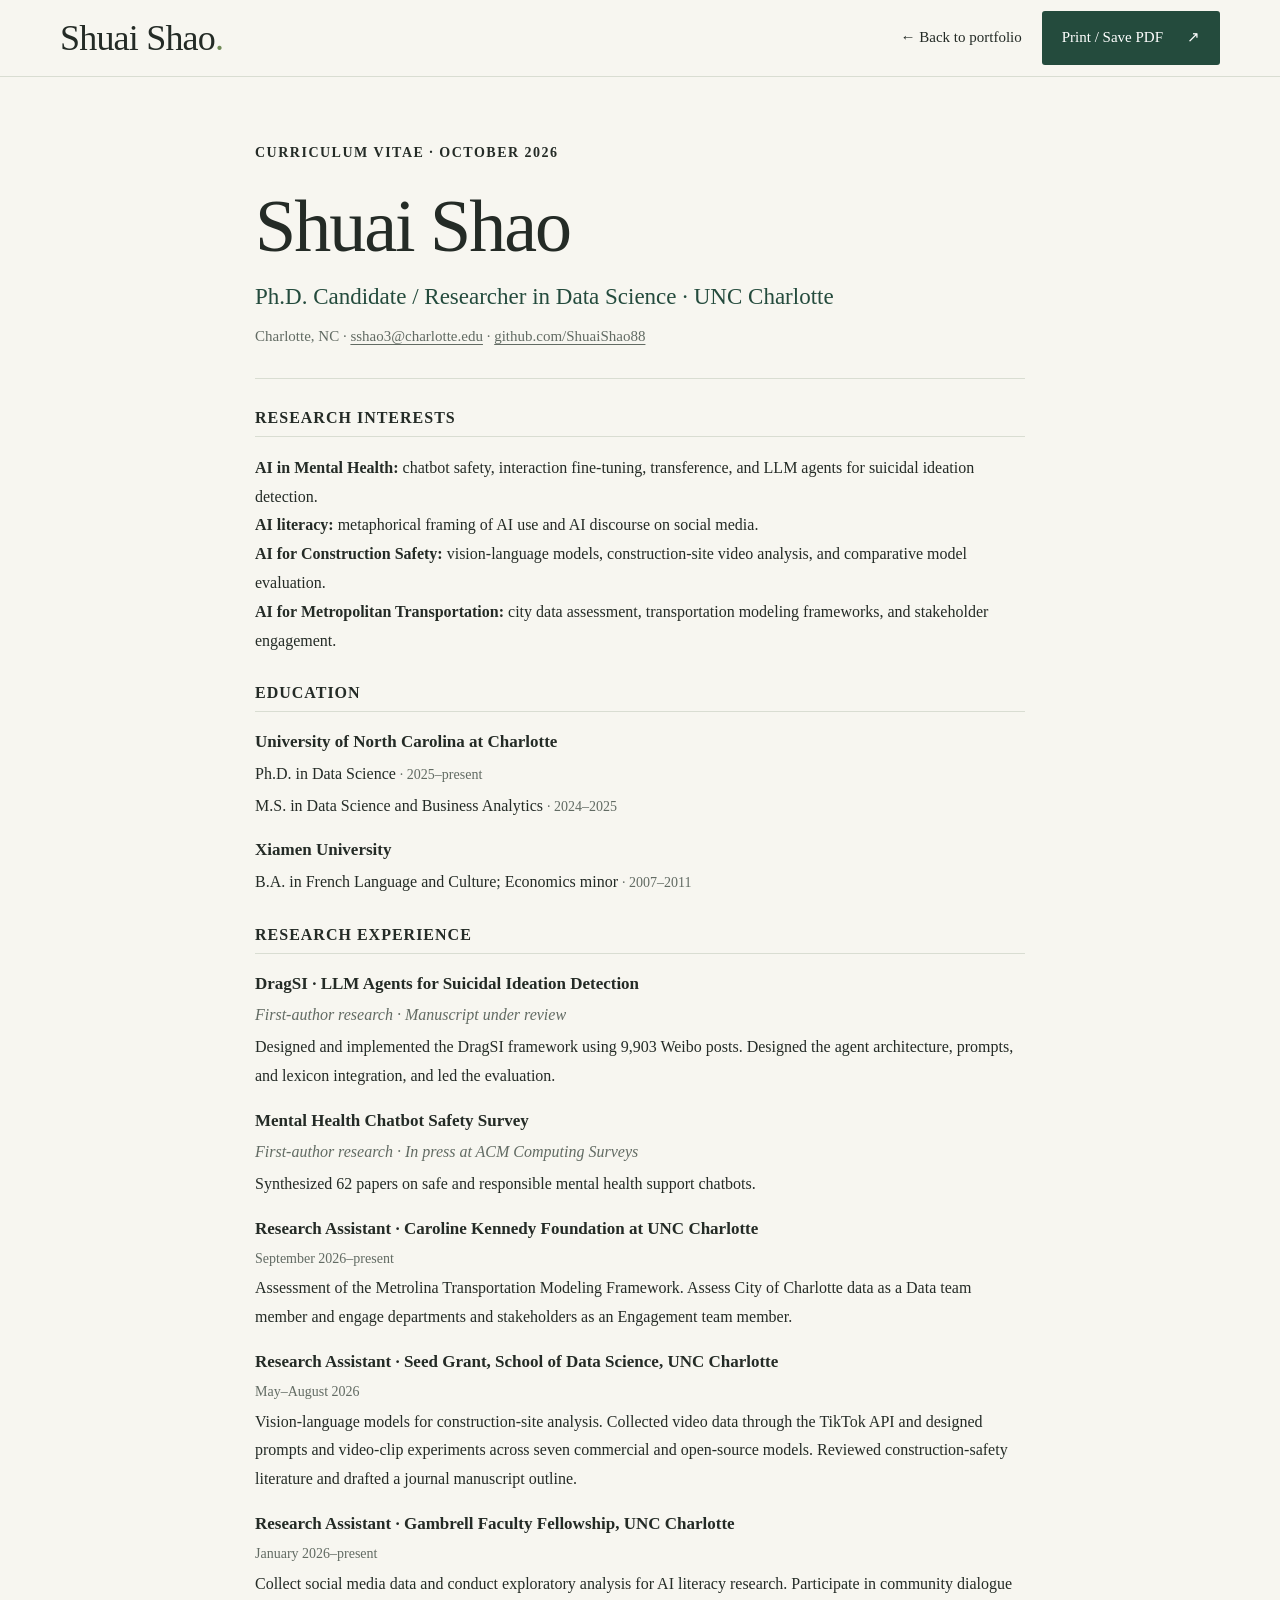
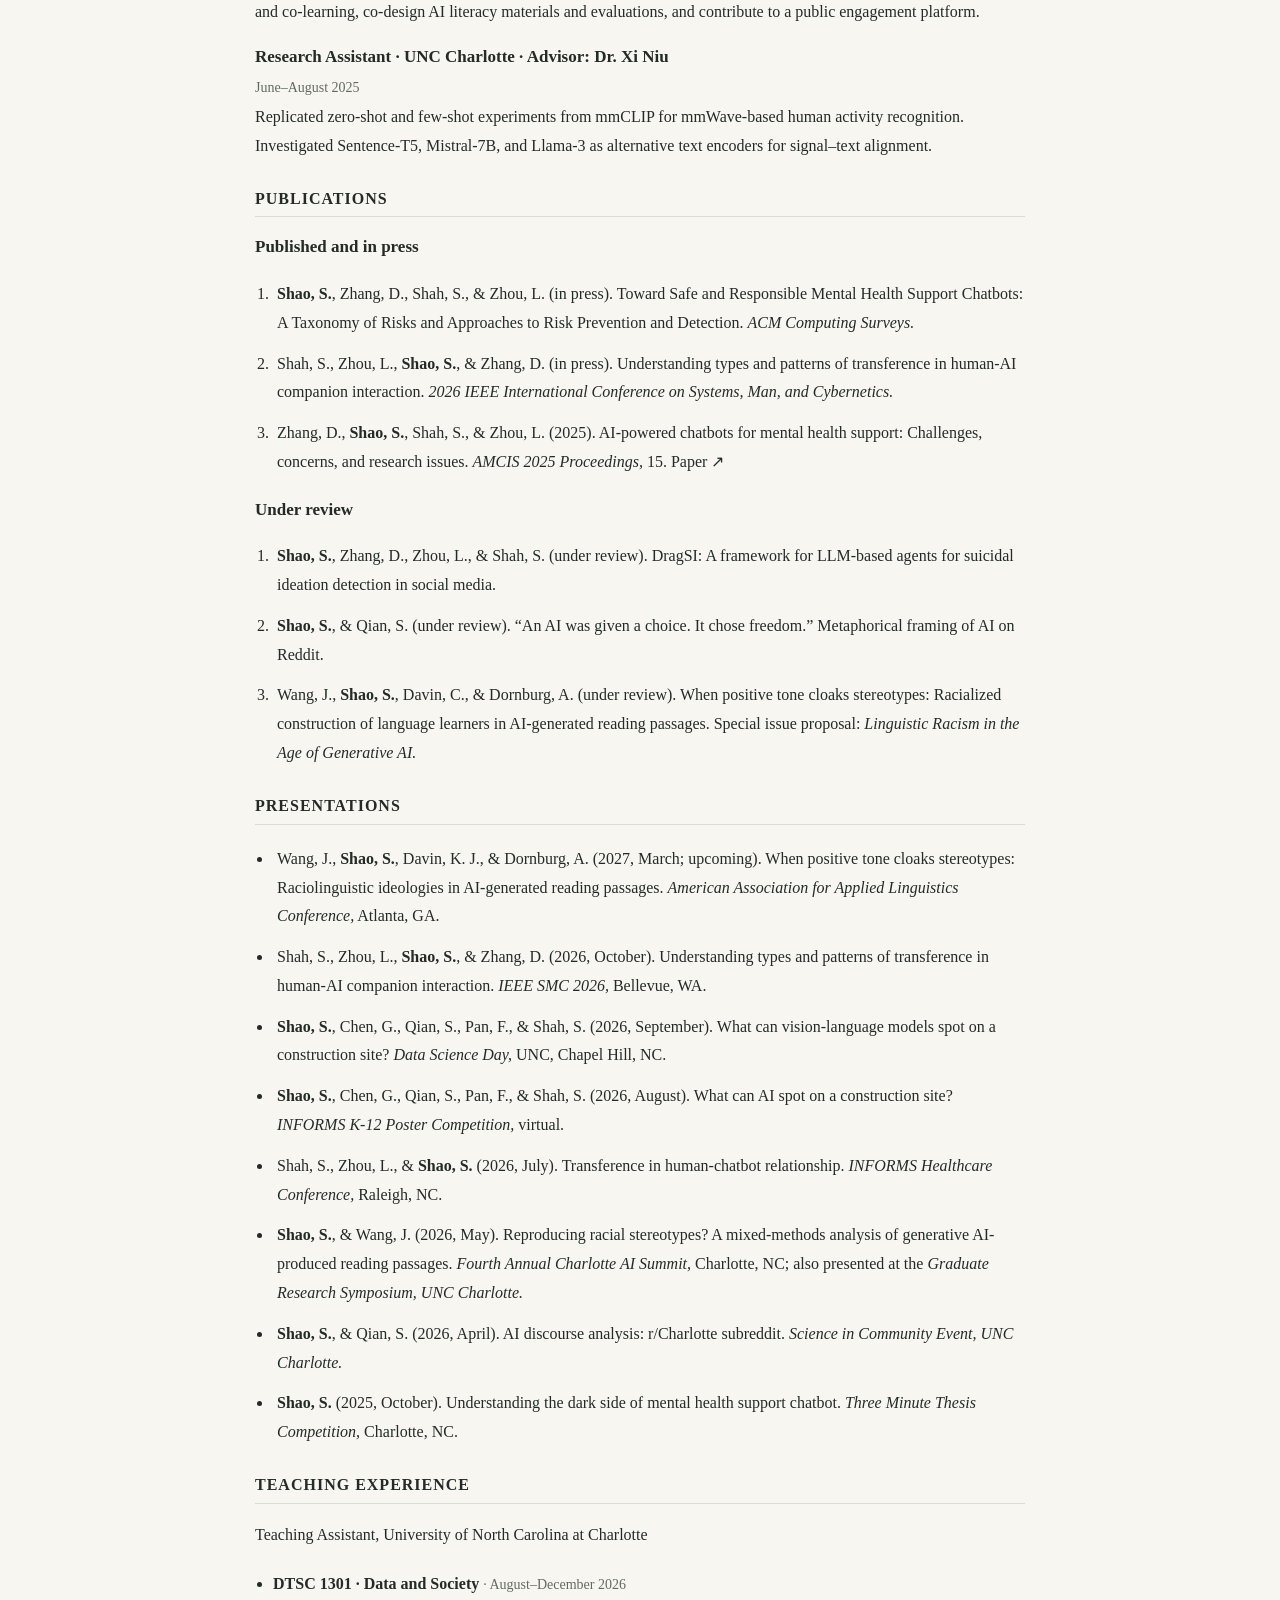
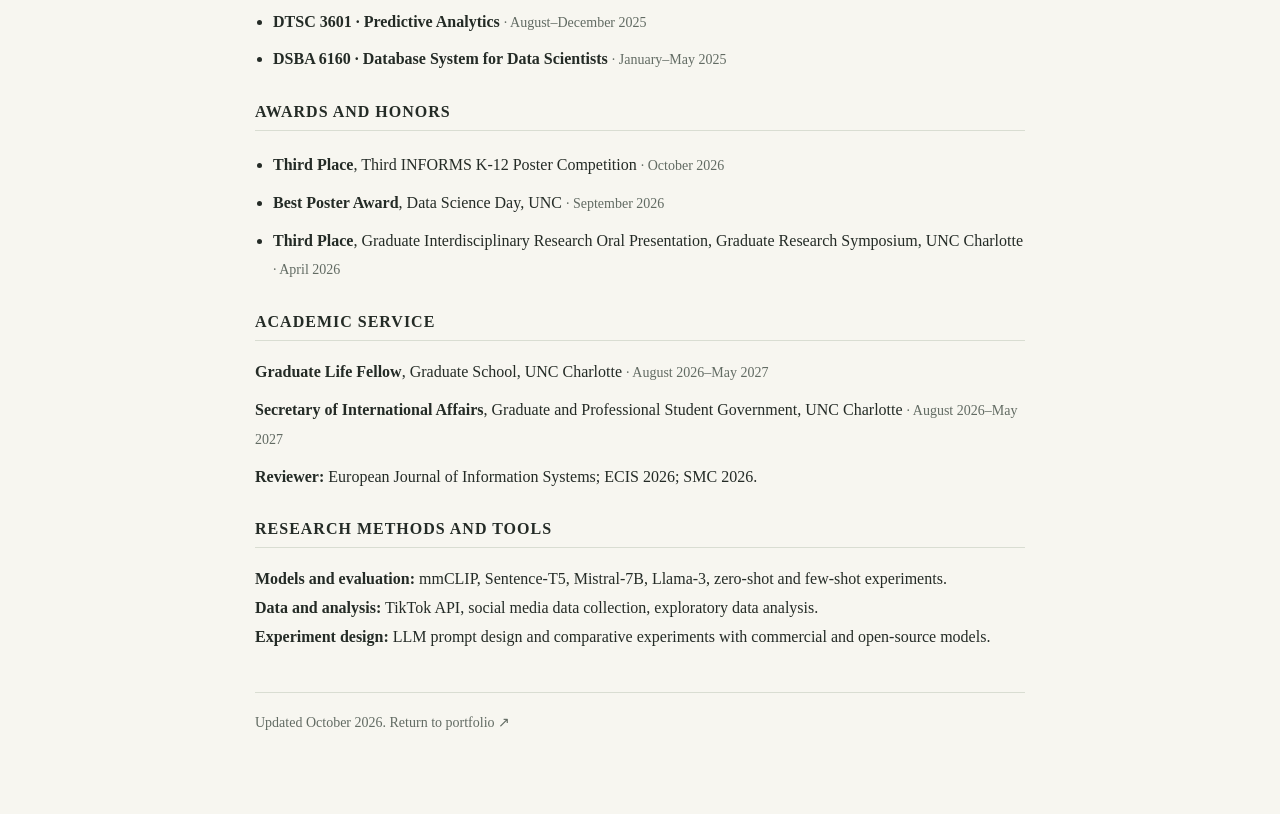
==== cv.html @ af2175d5 "Enlarge Times New Roman typography and update academic research profile" ====
<!doctype html>
<html lang="en">
<head>
  <meta charset="utf-8"><meta name="viewport" content="width=device-width, initial-scale=1">
  <meta name="description" content="Academic curriculum vitae of Shuai Shao, Ph.D. Candidate / Researcher in Data Science at UNC Charlotte.">
  <link rel="canonical" href="https://shuaishao88.github.io/cv.html">
  <meta name="theme-color" content="#f7f6f0"><title>Curriculum vitae — Shuai Shao</title>
  <link rel="icon" href="assets/favicon.svg" type="image/svg+xml"><link rel="stylesheet" href="styles.css?v=20261023-3"><script src="script.js" defer></script>
</head>
<body>
  <a class="skip-link" href="#main">Skip to content</a>
  <header class="site-header cv-header"><div class="wrap header-inner"><a class="wordmark" href="index.html">Shuai Shao<span class="wordmark-dot">.</span></a><div class="cv-nav"><a href="index.html">← Back to portfolio</a><button class="button button-dark" id="print-cv">Print / Save PDF <span aria-hidden="true">↗</span></button></div></div></header>
  <main class="cv-document" id="main">
    <div class="cv-title"><p class="eyebrow">CURRICULUM VITAE · OCTOBER 2026</p><h1>Shuai Shao</h1><p class="cv-role">Ph.D. Candidate / Researcher in Data Science · UNC Charlotte</p><p class="cv-contact">Charlotte, NC · <a href="mailto:sshao3@charlotte.edu">sshao3@charlotte.edu</a> · <a href="https://github.com/ShuaiShao88">github.com/ShuaiShao88</a></p></div>
    <section class="cv-section"><h2>Research interests</h2><p><strong>AI in Mental Health:</strong> chatbot safety, interaction fine-tuning, transference, and LLM agents for suicidal ideation detection.<br><strong>AI literacy:</strong> metaphorical framing of AI use and AI discourse on social media.<br><strong>AI for Construction Safety:</strong> vision-language models, construction-site video analysis, and comparative model evaluation.<br><strong>AI for Metropolitan Transportation:</strong> city data assessment, transportation modeling frameworks, and stakeholder engagement.</p></section>
    <section class="cv-section"><h2>Education</h2><div class="cv-entry"><h3>University of North Carolina at Charlotte</h3><p>Ph.D. in Data Science <span class="cv-dates">· 2025–present</span></p><p>M.S. in Data Science and Business Analytics <span class="cv-dates">· 2024–2025</span></p></div><div class="cv-entry"><h3>Xiamen University</h3><p>B.A. in French Language and Culture; Economics minor <span class="cv-dates">· 2007–2011</span></p></div></section>
    <section class="cv-section"><h2>Research experience</h2><div class="cv-entry"><h3>DragSI · LLM Agents for Suicidal Ideation Detection</h3><p class="cv-label">First-author research · Manuscript under review</p><p>Designed and implemented the DragSI framework using 9,903 Weibo posts. Designed the agent architecture, prompts, and lexicon integration, and led the evaluation.</p></div><div class="cv-entry"><h3>Mental Health Chatbot Safety Survey</h3><p class="cv-label">First-author research · In press at ACM Computing Surveys</p><p>Synthesized 62 papers on safe and responsible mental health support chatbots.</p></div><div class="cv-entry"><h3>Research Assistant · Caroline Kennedy Foundation at UNC Charlotte</h3><p class="cv-dates">September 2026–present</p><p>Assessment of the Metrolina Transportation Modeling Framework. Assess City of Charlotte data as a Data team member and engage departments and stakeholders as an Engagement team member.</p></div><div class="cv-entry"><h3>Research Assistant · Seed Grant, School of Data Science, UNC Charlotte</h3><p class="cv-dates">May–August 2026</p><p>Vision-language models for construction-site analysis. Collected video data through the TikTok API and designed prompts and video-clip experiments across seven commercial and open-source models. Reviewed construction-safety literature and drafted a journal manuscript outline.</p></div><div class="cv-entry"><h3>Research Assistant · Gambrell Faculty Fellowship, UNC Charlotte</h3><p class="cv-dates">January 2026–present</p><p>Collect social media data and conduct exploratory analysis for AI literacy research. Participate in community dialogue and co-learning, co-design AI literacy materials and evaluations, and contribute to a public engagement platform.</p></div><div class="cv-entry"><h3>Research Assistant · UNC Charlotte · Advisor: Dr. Xi Niu</h3><p class="cv-dates">June–August 2025</p><p>Replicated zero-shot and few-shot experiments from mmCLIP for mmWave-based human activity recognition. Investigated Sentence-T5, Mistral-7B, and Llama-3 as alternative text encoders for signal–text alignment.</p></div></section>
    <section class="cv-section" id="publications"><h2>Publications</h2><h3>Published and in press</h3><ol class="cv-list"><li><strong>Shao, S.</strong>, Zhang, D., Shah, S., & Zhou, L. (in press). Toward Safe and Responsible Mental Health Support Chatbots: A Taxonomy of Risks and Approaches to Risk Prevention and Detection. <em>ACM Computing Surveys.</em></li><li>Shah, S., Zhou, L., <strong>Shao, S.</strong>, & Zhang, D. (in press). Understanding types and patterns of transference in human-AI companion interaction. <em>2026 IEEE International Conference on Systems, Man, and Cybernetics.</em></li><li>Zhang, D., <strong>Shao, S.</strong>, Shah, S., & Zhou, L. (2025). AI-powered chatbots for mental health support: Challenges, concerns, and research issues. <em>AMCIS 2025 Proceedings,</em> 15. <a href="https://aisel.aisnet.org/amcis2025/sig_aiaa/sig_aiaa/15/">Paper ↗</a></li></ol><h3>Under review</h3><ol class="cv-list"><li><strong>Shao, S.</strong>, Zhang, D., Zhou, L., & Shah, S. (under review). DragSI: A framework for LLM-based agents for suicidal ideation detection in social media.</li><li><strong>Shao, S.</strong>, & Qian, S. (under review). “An AI was given a choice. It chose freedom.” Metaphorical framing of AI on Reddit.</li><li>Wang, J., <strong>Shao, S.</strong>, Davin, C., & Dornburg, A. (under review). When positive tone cloaks stereotypes: Racialized construction of language learners in AI-generated reading passages. Special issue proposal: <em>Linguistic Racism in the Age of Generative AI.</em></li></ol></section>
    <section class="cv-section"><h2>Presentations</h2><ul class="cv-list"><li>Wang, J., <strong>Shao, S.</strong>, Davin, K. J., & Dornburg, A. (2027, March; upcoming). When positive tone cloaks stereotypes: Raciolinguistic ideologies in AI-generated reading passages. <em>American Association for Applied Linguistics Conference,</em> Atlanta, GA.</li><li>Shah, S., Zhou, L., <strong>Shao, S.</strong>, & Zhang, D. (2026, October). Understanding types and patterns of transference in human-AI companion interaction. <em>IEEE SMC 2026,</em> Bellevue, WA.</li><li><strong>Shao, S.</strong>, Chen, G., Qian, S., Pan, F., & Shah, S. (2026, September). What can vision-language models spot on a construction site? <em>Data Science Day,</em> UNC, Chapel Hill, NC.</li><li><strong>Shao, S.</strong>, Chen, G., Qian, S., Pan, F., & Shah, S. (2026, August). What can AI spot on a construction site? <em>INFORMS K-12 Poster Competition,</em> virtual.</li><li>Shah, S., Zhou, L., & <strong>Shao, S.</strong> (2026, July). Transference in human-chatbot relationship. <em>INFORMS Healthcare Conference,</em> Raleigh, NC.</li><li><strong>Shao, S.</strong>, & Wang, J. (2026, May). Reproducing racial stereotypes? A mixed-methods analysis of generative AI-produced reading passages. <em>Fourth Annual Charlotte AI Summit,</em> Charlotte, NC; also presented at the <em>Graduate Research Symposium, UNC Charlotte.</em></li><li><strong>Shao, S.</strong>, & Qian, S. (2026, April). AI discourse analysis: r/Charlotte subreddit. <em>Science in Community Event, UNC Charlotte.</em></li><li><strong>Shao, S.</strong> (2025, October). Understanding the dark side of mental health support chatbot. <em>Three Minute Thesis Competition,</em> Charlotte, NC.</li></ul></section>
    <section class="cv-section"><h2>Teaching experience</h2><p>Teaching Assistant, University of North Carolina at Charlotte</p><ul><li><strong>DTSC 1301 · Data and Society</strong> <span class="cv-dates">· August–December 2026</span></li><li><strong>DTSC 3601 · Predictive Analytics</strong> <span class="cv-dates">· August–December 2025</span></li><li><strong>DSBA 6160 · Database System for Data Scientists</strong> <span class="cv-dates">· January–May 2025</span></li></ul></section>
    <section class="cv-section" id="awards"><h2>Awards and honors</h2><ul><li><strong>Third Place</strong>, Third INFORMS K-12 Poster Competition <span class="cv-dates">· October 2026</span></li><li><strong>Best Poster Award</strong>, Data Science Day, UNC <span class="cv-dates">· September 2026</span></li><li><strong>Third Place</strong>, Graduate Interdisciplinary Research Oral Presentation, Graduate Research Symposium, UNC Charlotte <span class="cv-dates">· April 2026</span></li></ul></section>
    <section class="cv-section" id="service"><h2>Academic service</h2><p><strong>Graduate Life Fellow</strong>, Graduate School, UNC Charlotte <span class="cv-dates">· August 2026–May 2027</span></p><p><strong>Secretary of International Affairs</strong>, Graduate and Professional Student Government, UNC Charlotte <span class="cv-dates">· August 2026–May 2027</span></p><p><strong>Reviewer:</strong> European Journal of Information Systems; ECIS 2026; SMC 2026.</p></section>
    <section class="cv-section"><h2>Research methods and tools</h2><p><strong>Models and evaluation:</strong> mmCLIP, Sentence-T5, Mistral-7B, Llama-3, zero-shot and few-shot experiments.<br><strong>Data and analysis:</strong> TikTok API, social media data collection, exploratory data analysis.<br><strong>Experiment design:</strong> LLM prompt design and comparative experiments with commercial and open-source models.</p></section>
    <p class="cv-footnote">Updated October 2026. <a href="index.html">Return to portfolio ↗</a></p>
  </main>
</body>
</html>
---- styles.css ----
:root{--paper:#f7f6f0;--ink:#242b26;--muted:#626b63;--green:#244b3d;--green-soft:#e9eee4;--line:#d9ddd2;--font-family:"Times New Roman",Times,serif}
*{box-sizing:border-box}html{scroll-behavior:smooth;scroll-padding-top:100px}body{margin:0;background:var(--paper);color:var(--ink);font-family:var(--font-family);font-size:20px;line-height:1.7;-webkit-font-smoothing:antialiased}a{color:inherit;text-decoration:none}button{font:inherit;color:inherit;cursor:pointer}img{display:block;max-width:100%}button,a,summary{-webkit-tap-highlight-color:transparent}a:focus-visible,button:focus-visible,summary:focus-visible{outline:2px solid var(--green);outline-offset:6px}::selection{background:#d3dfc8}.wrap{width:min(1160px,calc(100% - 100px));margin-inline:auto}.skip-link{position:fixed;left:20px;top:-100px;background:var(--green);color:white;padding:10px 20px;z-index:20}.skip-link:focus{top:16px}.site-header{position:sticky;top:0;z-index:10;background:rgba(247,246,240,.97);border-bottom:1px solid var(--line)}.header-inner{height:88px;display:flex;align-items:center;justify-content:space-between}.wordmark{font-family:var(--font-family);font-size:36px;line-height:1;font-weight:400;letter-spacing:-.8px}.wordmark-dot{color:#718b58}nav{display:flex;gap:29px;align-items:center}nav a{font-size:16px;font-weight:500;transition:color .2s}nav a:hover,nav a[aria-current]{color:#587345}nav .nav-contact{margin-left:14px;border:1px solid #b5bfb0;border-radius:3px;padding:9px 15px}.nav-contact span{padding-left:10px}.menu-toggle{display:none}.hero{display:grid;grid-template-columns:1fr 330px;gap:110px;padding-top:76px;padding-bottom:66px;align-items:center}.eyebrow{font-size:14px;font-weight:600;letter-spacing:1.5px;line-height:1.6;margin:0 0 24px}.hero .eyebrow{display:flex;align-items:center;gap:8px}.status-dot{height:6px;width:6px;border-radius:50%;background:#7d925b;display:inline-block;box-shadow:0 0 0 3px #e8eddf}h1,h2,h3,p{margin-top:0}h1{font-family:var(--font-family);font-size:115px;letter-spacing:-4.3px;line-height:1.04;font-weight:400;margin:0 0 25px}.name-period{color:#6c8656}h2{font-family:var(--font-family);font-size:57px;letter-spacing:-1.2px;line-height:1.12;font-weight:400;margin:0}h2 em,.hero-statement em{font-weight:400;color:var(--green)}.hero-statement{font-family:var(--font-family);font-size:50px;line-height:1.15;letter-spacing:-.7px;margin-bottom:22px}.hero-description{color:var(--muted);font-size:20px;max-width:440px;line-height:1.85;margin-bottom:29px}.hero-actions{display:flex;align-items:center;gap:25px}.button{display:inline-flex;gap:24px;align-items:center;font-size:16px;font-weight:500;padding:13px 19px;border-radius:3px;transition:background .2s,transform .2s;border:1px solid transparent}.button-dark{background:var(--green);color:#fff}.button:hover{background:#34614d;transform:translateY(-2px)}.text-link{font-size:16px;font-weight:550;display:inline-flex;gap:10px;align-items:center;border-bottom:1px solid #9da992;padding:4px 0}.text-link:hover{color:#55743e}.hero-location{color:var(--muted);font-size:14px;letter-spacing:.2px;display:flex;align-items:center;gap:7px;margin:30px 0 0}.hero-portrait{margin:0;transform:rotate(2deg);padding-top:13px}.portrait-topline{display:flex;align-items:center;justify-content:space-between;font-size:14px;letter-spacing:1.8px;font-weight:500;margin-bottom:13px}.portrait-topline span:last-child{font-size:26px;line-height:1;letter-spacing:0}.portrait-image{background:#d1d9c9;padding:10px;box-shadow:0 10px 25px -15px #48584740}.portrait-image img{width:100%;height:363px;object-fit:cover;object-position:center 31%;filter:saturate(.78)}.hero-portrait figcaption{padding:14px 1px 0;display:flex;align-items:center;justify-content:space-between;font-family:var(--font-family);font-size:21px}.portrait-caption-mark{font-family:var(--font-family);font-size:35px;color:var(--green);line-height:1}.focus-strip{border-top:1px solid var(--line);border-bottom:1px solid var(--line);background:#eeefe6}.focus-inner{display:flex;align-items:center;justify-content:space-between;gap:24px;padding-block:22px}.strip-label{font-size:14px;letter-spacing:1.4px;max-width:240px;line-height:1.8;color:var(--muted)}.focus-inner p{font-family:var(--font-family);font-size:28px;margin:0;line-height:1.3}.focus-inner p span{margin-inline:18px;color:#a4af99;font-family:var(--font-family);font-size:23px;font-weight:400}.section{padding-block:83px}.section-heading{display:flex;justify-content:space-between;align-items:flex-end;gap:32px;margin-bottom:42px}.section-number{color:var(--green);margin-bottom:15px}.section-intro{max-width:300px;color:var(--muted);font-size:17px;line-height:1.85;margin-bottom:2px}.research-grid{display:grid;grid-template-columns:repeat(2,minmax(0,1fr));gap:44px 32px}.research-art{height:185px;position:relative;overflow:hidden;background:#e9eee4;margin-bottom:25px;border:1px solid #e1e6da}.diagram-small{position:absolute;bottom:16px;left:0;width:100%;text-align:center;font-size:14px;letter-spacing:1.6px;color:#66735f}.diagram-node{position:absolute;background:#f7f6f0;border:1px solid #b5c2a7;font-size:14px;padding:6px 9px;z-index:1;box-shadow:0 3px 5px #244b3d08}.node-post{left:23px;top:47px}.node-agent{left:calc(50% - 39px);top:88px;background:var(--green);color:#fff;border-color:var(--green)}.node-safety{right:23px;top:47px}.diagram-connector{position:absolute;height:40px;top:65px;width:30%;border-bottom:1px solid #9baa8e}.connector-one{left:60px;border-left:1px solid #9baa8e}.connector-two{right:60px;border-right:1px solid #9baa8e}.art-literacy{background:#ece9df;border-color:#e6e2d7;display:flex;align-items:center;justify-content:center}.quote-mark{position:absolute;top:3px;left:24px;font-family:var(--font-family);font-size:115px;line-height:1;color:#bbc3ab}.art-quote{font-family:var(--font-family);font-size:34px;line-height:1.1;position:relative;margin-top:-7px;color:#415840}.art-quote em{font-weight:400}.art-multimodal{background:#eaeee8}.art-multimodal svg{height:100%;width:100%;padding-bottom:8px}.research-category{font-size:14px;letter-spacing:1.1px;color:var(--muted);display:flex;align-items:center;gap:10px;margin-bottom:12px}.research-category>span{color:#7c8b71;font-family:var(--font-family);font-size:21px;letter-spacing:0}.research-item h3{font-family:var(--font-family);font-size:34px;letter-spacing:-.3px;line-height:1.15;font-weight:400;margin-bottom:14px}.research-item>p{font-size:17px;line-height:1.85;color:var(--muted);margin-bottom:19px}.research-item details{border-top:1px solid var(--line)}summary{cursor:pointer;font-size:15px;font-weight:550;list-style:none;padding-top:14px;display:flex;justify-content:space-between;align-items:center}summary::-webkit-details-marker{display:none}summary span{font-size:25px;font-weight:400;line-height:1}details[open] summary span{transform:rotate(45deg)}.research-detail{font-size:16px;line-height:1.8;padding-top:16px;color:var(--muted)}.research-detail p{margin-bottom:12px}.research-detail strong{color:var(--ink);font-weight:550}.research-detail a{color:var(--green);border-bottom:1px solid #a3af99;font-size:15px}.publications-section{background:#eff1e9;border-top:1px solid var(--line);border-bottom:1px solid var(--line)}.publications-toolbar{display:flex;justify-content:space-between;align-items:center;border-bottom:1px solid #cfd7c9;padding-bottom:17px;gap:18px}.filters{display:flex;gap:9px;flex-wrap:wrap}.filter{font-size:15px;padding:7px 12px;background:transparent;border:1px solid #cbd3c3;border-radius:3px}.filter:hover{border-color:var(--green)}.filter.active{background:var(--green);border-color:var(--green);color:#fff}.result-count{font-size:14px;color:var(--muted);white-space:nowrap}.publication{display:grid;grid-template-columns:150px 1fr;gap:25px;padding:28px 0 26px;border-bottom:1px solid #cfd7c9}.publication-meta{display:flex;align-items:flex-start;flex-direction:column;gap:10px;padding-top:3px}.publication-status{font-size:14px;padding:3px 8px;line-height:1.5;background:#dde6d5;border:1px solid #d2dcc9;color:#355237;border-radius:2px;max-width:145px}.status-review{background:#ece9dd;border-color:#dcd8c8;color:#72694a}.first-author{font-size:14px;letter-spacing:.5px;color:var(--muted)}.publication h3{font-size:23px;font-weight:500;line-height:1.55;margin-bottom:7px;letter-spacing:-.15px;max-width:820px}.publication h3 a:hover{color:var(--green);text-decoration:underline;text-underline-offset:3px}.publication h3 a span{font-size:19px;white-space:nowrap}.publication-authors{font-size:16px;color:var(--muted);margin-bottom:3px}.publication-authors strong{font-weight:600;color:#3e4e40}.publication-venue{font-size:15px;color:var(--muted);font-style:italic;margin-bottom:0}.publication-summary{font-size:16px;color:var(--muted);margin:9px 0 0}.copy-citation{padding:0;border:0;background:none;font-size:14px;font-weight:550;margin-top:12px;color:var(--green)}.copy-citation:hover{text-decoration:underline;text-underline-offset:3px}.copy-citation span{padding-left:8px}.publication-note{font-size:14px;color:var(--muted);margin:20px 0 0;max-width:650px}.citation-text{font-size:16px;background:#fff;padding:15px;margin-top:10px;user-select:all}.experience-layout{display:grid;grid-template-columns:1fr 290px;gap:65px}.experience-row{display:grid;grid-template-columns:150px 1fr;gap:25px;padding:24px 0;border-top:1px solid var(--line)}.experience-date{font-size:14px;letter-spacing:.7px;color:var(--muted);margin:5px 0}.experience-row h3{font-size:21px;font-weight:500;line-height:1.4;margin-bottom:6px}.experience-row p:not(.experience-date){font-size:16px;color:var(--muted);margin-bottom:0;line-height:1.8}.experience-row .experience-place{font-size:14px!important;margin-bottom:9px!important;color:var(--green)!important}.teaching-aside{background:#eeefe5;padding:27px 25px;align-self:start;border-top:2px solid #8d9d78}.teaching-aside>.eyebrow{font-size:14px;margin-bottom:13px}.teaching-aside h3{font-family:var(--font-family);font-size:33px;font-weight:400;line-height:1.15;margin-bottom:14px}.teaching-aside>p:not(.eyebrow){font-size:16px;color:var(--muted)}.teaching-aside ul{list-style:none;margin:0 0 20px;padding:0}.teaching-aside li{border-top:1px solid #d4dacb;font-size:16px;line-height:1.6;padding:14px 0}.teaching-aside li span{display:block;color:var(--muted);font-size:14px;margin-bottom:4px}.teaching-aside small{display:block;font-size:14px;color:var(--muted);margin-top:3px}.teaching-aside .text-link{font-size:14px}.about-section{background:#e6ebdf;border-top:1px solid #d9dfd2;border-bottom:1px solid #d9dfd2}.about-layout{display:grid;grid-template-columns:1fr 1fr;gap:110px}.about-layout h2{font-size:64px}.about-location{font-size:14px;color:var(--muted);letter-spacing:.5px;margin-top:30px}.about-copy>p{font-size:17px;color:var(--muted);line-height:1.9}.about-copy .about-lead{font-family:var(--font-family);font-size:30px;line-height:1.4;letter-spacing:-.1px;color:var(--ink);margin-bottom:18px}.education{border-top:1px solid #ccd6c1;margin:29px 0 19px}.education>div{padding:17px 0;border-bottom:1px solid #ccd6c1}.education-year{font-size:14px;letter-spacing:1px;color:var(--muted)}.education h3{font-size:16px;font-weight:500;margin:5px 0 2px;line-height:1.5}.education p{font-size:14px;color:var(--muted);margin:0}.about-copy .text-link{font-size:15px}.contact-section{display:grid;grid-template-columns:1.2fr 1fr;gap:75px;align-items:center;padding-block:95px}.contact-section h2{font-size:57px}.contact-section p:not(.eyebrow){max-width:360px;color:var(--muted);font-size:17px;margin:23px 0 0;line-height:1.9}.contact-links{display:flex;flex-direction:column;padding-top:35px}.contact-links a{display:flex;justify-content:space-between;align-items:center;border-bottom:1px solid var(--line);padding:15px 0;font-size:17px}.contact-links a:hover{color:var(--green)}.contact-links a.contact-email{font-family:var(--font-family);font-size:33px;padding-top:0;letter-spacing:-.4px}.contact-links a span{font-family:var(--font-family);font-size:23px;font-weight:400}.site-footer{border-top:1px solid var(--line);padding-block:25px;display:flex;justify-content:space-between;align-items:center;gap:15px;font-size:14px;color:var(--muted);letter-spacing:.2px}.site-footer p{margin:0}.site-footer a{color:var(--ink)}.site-footer a span{margin-left:9px}#toast{position:fixed;bottom:26px;left:50%;transform:translate(-50%,15px);background:var(--green);color:white;box-shadow:0 5px 25px #244b3d25;padding:11px 20px;font-size:16px;z-index:20;opacity:0;pointer-events:none;transition:opacity .2s,transform .2s;border-radius:3px;max-width:90vw;text-align:center}#toast.visible{opacity:1;transform:translate(-50%,0)}

/* The CV uses the same typography and becomes a clean document when printed. */
.cv-header .header-inner{height:76px}.cv-nav{display:flex;gap:20px;align-items:center}.cv-nav a{font-size:15px}.cv-nav button{font-size:15px}.cv-document{max-width:850px;margin:65px auto 80px;padding-inline:40px}.cv-title{border-bottom:1px solid var(--line);padding-bottom:28px;margin-bottom:30px}.cv-title h1{font-size:74px;margin-bottom:12px;letter-spacing:-2px}.cv-title .cv-role{font-size:23px;color:var(--green);margin-bottom:8px}.cv-title .cv-contact{font-size:15px;color:var(--muted);margin:0}.cv-title .cv-contact a{text-decoration:underline;text-underline-offset:3px}.cv-section{margin-top:29px}.cv-section h2{font-family:var(--font-family);font-size:16px;font-weight:600;letter-spacing:1px;text-transform:uppercase;border-bottom:1px solid var(--line);padding-bottom:9px;margin-bottom:17px}.cv-section h3{font-size:17px;font-weight:600;line-height:1.5;margin:15px 0 5px}.cv-section p,.cv-section li{font-size:16px;line-height:1.8;margin-bottom:9px}.cv-section ul{padding-left:18px}.cv-section .cv-dates{font-size:14px;color:var(--muted)}.cv-entry{break-inside:avoid;margin-bottom:17px}.cv-entry p{margin-bottom:3px}.cv-label{font-style:italic;color:var(--muted)}.cv-section .cv-list{padding-left:18px}.cv-list li{margin-bottom:12px;padding-left:4px}.cv-footnote{font-size:14px;color:var(--muted);border-top:1px solid var(--line);padding-top:18px;margin-top:40px}

@media(min-width:1440px){.hero{padding-top:90px;padding-bottom:80px;gap:140px}.hero h1{font-size:129px}.hero-statement{font-size:55px}}
@media(max-width:1100px){.wrap{width:calc(100% - 72px)}.hero{grid-template-columns:1fr 280px;gap:55px;padding-top:60px}h1{font-size:98px}.hero-statement{font-size:44px}.portrait-image img{height:335px}.focus-inner p{font-size:25px}.focus-inner p span{margin-inline:10px}nav{gap:19px}nav .nav-contact{margin-left:0}.research-grid{gap:24px}.research-category{font-size:14px}.node-post{left:12px}.node-safety{right:12px}.connector-one{left:40px}.connector-two{right:40px}.experience-layout{gap:35px;grid-template-columns:1fr 260px}.experience-row{grid-template-columns:122px 1fr;gap:15px}.about-layout{gap:60px}.contact-section{gap:40px}}
@media(max-width:850px){.wrap{width:calc(100% - 48px)}.header-inner{height:75px}nav{gap:18px}nav a{font-size:15px}nav .nav-contact{display:none}.hero{grid-template-columns:1fr 240px;gap:35px;padding-block:50px}.hero .eyebrow{font-size:14px;letter-spacing:1px}h1{font-size:79px;letter-spacing:-2.8px}.hero-statement{font-size:36px}.hero-description{font-size:17px}.hero-actions{gap:17px;flex-wrap:wrap}.button{font-size:15px;padding:11px 13px;gap:15px}.hero .text-link{font-size:15px}.portrait-image{padding:8px}.portrait-image img{height:300px}.hero-portrait figcaption{font-size:17px}.portrait-topline{font-size:14px}.focus-inner{gap:20px}.strip-label{font-size:14px;max-width:170px}.focus-inner p{font-size:24px}.focus-inner p span{margin-inline:7px;font-size:17px}.section{padding-block:62px}h2{font-size:49px}.section-intro{max-width:240px;font-size:16px}.research-grid{gap:20px}.research-art{height:155px}.diagram-node{font-size:14px;padding:5px 6px}.node-agent{left:calc(50% - 28px);top:77px}.node-post,.node-safety{top:44px}.diagram-connector{top:52px;height:39px}.diagram-small{font-size:14px;letter-spacing:1px;bottom:12px}.art-quote{font-size:28px}.quote-mark{font-size:87px;left:10px;top:8px}.research-item h3{font-size:29px}.research-item>p{font-size:16px}.research-category{letter-spacing:.7px;gap:7px}.experience-layout{grid-template-columns:1fr;gap:35px}.teaching-aside{display:grid;grid-template-columns:1fr 2fr;gap:0 35px;padding:25px}.teaching-aside .eyebrow{grid-column:1}.teaching-aside h3{grid-column:1}.teaching-aside>p:not(.eyebrow){grid-column:1}.teaching-aside ul{grid-column:2;grid-row:1 / 5;margin:0;display:grid;grid-template-columns:1fr;gap:0}.teaching-aside li:first-child{border-top:0;padding-top:0}.teaching-aside .text-link{grid-column:1;justify-self:start;align-self:start}.about-layout{gap:40px}.about-layout h2{font-size:53px}.contact-section h2{font-size:48px}.contact-links a.contact-email{font-size:27px}}
@media(max-width:620px){html{scroll-padding-top:80px}.wrap{width:calc(100% - 40px)}.header-inner{height:68px}.wordmark{font-size:33px}.js .menu-toggle{display:flex;align-items:center;gap:12px;border:0;background:none;font-size:15px;padding:9px 0}.menu-toggle span{font-size:23px;line-height:1}.menu-toggle[aria-expanded=true] span{transform:rotate(45deg)}nav{display:flex;flex-wrap:wrap;gap:9px 16px}nav a{font-size:14px}.js nav{position:absolute;top:68px;left:0;right:0;background:var(--paper);padding:16px 20px 23px;border-bottom:1px solid var(--line);display:none;flex-direction:column;gap:16px;align-items:flex-start;box-shadow:0 15px 20px #244b3d06}.js nav.open{display:flex}.js nav a{font-size:17px;padding:3px 0;width:100%}.js nav .nav-contact{display:block;border:0;padding:3px 0}.hero{grid-template-columns:1fr;gap:35px;padding-top:40px;padding-bottom:40px}.hero .eyebrow{font-size:14px;letter-spacing:1.3px;margin-bottom:22px}h1{font-size:88px;letter-spacing:-3.2px;margin-bottom:20px}.hero-statement{font-size:44px;margin-bottom:21px}.hero-description{max-width:450px;font-size:19px;line-height:1.85;margin-bottom:25px}.hero-actions{gap:24px}.button{font-size:15px;padding:13px 16px;gap:22px}.hero .text-link{font-size:15px}.hero-location{margin-top:23px}.hero-portrait{width:245px;justify-self:center;padding-top:0;transform:rotate(2deg);margin-block:3px 4px}.portrait-topline{font-size:14px}.portrait-image img{height:276px;object-position:center 31%}.hero-portrait figcaption{font-size:19px}.focus-inner{display:block;padding-block:19px}.strip-label{display:block;font-size:14px;max-width:none;margin-bottom:9px;letter-spacing:1px}.focus-inner p{font-size:23px;display:flex;flex-wrap:wrap;align-items:center;gap:3px 0}.focus-inner p span{margin-inline:9px}.section{padding-block:51px}.section-heading{display:block;margin-bottom:29px}.section-number{font-size:14px;margin-bottom:13px}h2{font-size:46px;letter-spacing:-.8px}.section-intro{font-size:17px;max-width:340px;margin:19px 0 0}.section-heading>.text-link{margin-top:19px}.research-grid{grid-template-columns:1fr;gap:35px}.research-art{height:180px;max-width:none;margin-bottom:20px}.diagram-node{font-size:14px;padding:7px 11px}.node-post{left:27px;top:44px}.node-safety{right:27px;top:44px}.node-agent{left:calc(50% - 40px);top:90px}.diagram-connector{top:60px;height:48px}.connector-one{left:65px}.connector-two{right:65px}.diagram-small{font-size:14px;letter-spacing:1.2px;bottom:15px}.art-quote{font-size:37px}.quote-mark{font-size:115px;left:35px;top:0}.research-category{font-size:14px;letter-spacing:1px;margin-bottom:10px}.research-item h3{font-size:35px;margin-bottom:13px}.research-item>p{font-size:17px;margin-bottom:18px}.research-detail{font-size:17px}summary{font-size:16px}.publications-toolbar{align-items:flex-start;gap:10px;flex-direction:column;padding-bottom:16px}.filter{font-size:14px;padding:7px 9px}.filters{gap:6px}.result-count{font-size:14px}.publication{grid-template-columns:1fr;gap:13px;padding:23px 0}.publication-meta{flex-direction:row;align-items:center;gap:12px;padding:0}.publication-status{font-size:14px}.first-author{font-size:14px}.publication h3{font-size:21px;line-height:1.55}.publication-authors{font-size:15px}.publication-venue{font-size:14px}.publication-summary{font-size:16px}.copy-citation{font-size:15px}.publication-note{font-size:14px;line-height:1.85}.experience-row{grid-template-columns:1fr;gap:8px;padding:22px 0}.experience-date{margin:0;font-size:14px}.experience-row h3{font-size:23px}.experience-row p:not(.experience-date){font-size:17px}.experience-row .experience-place{font-size:15px!important}.teaching-aside{display:block;padding:25px}.teaching-aside h3{font-size:35px}.teaching-aside>p:not(.eyebrow){font-size:17px}.teaching-aside ul{margin-block:18px}.teaching-aside li:first-child{border-top:1px solid #d4dacb;padding-top:14px}.teaching-aside li{font-size:17px}.teaching-aside .text-link{font-size:15px}.about-layout{grid-template-columns:1fr;gap:26px}.about-layout h2{font-size:53px}.about-location{margin-top:20px;margin-bottom:0}.about-copy .about-lead{font-size:32px}.about-copy>p{font-size:17px}.education h3{font-size:17px}.education p{font-size:15px}.education-year{font-size:14px}.contact-section{grid-template-columns:1fr;gap:26px;padding-block:55px}.contact-section h2{font-size:48px}.contact-section p:not(.eyebrow){font-size:17px;margin-top:21px}.contact-links{padding-top:0}.contact-links a.contact-email{font-size:34px}.contact-links a{font-size:17px}.site-footer{flex-wrap:wrap;padding-block:23px;font-size:14px;gap:12px}.site-footer p:nth-child(2){order:3;flex-basis:100%}.site-footer a{margin-left:auto}.cv-document{margin-block:35px;padding-inline:22px}.cv-title h1{font-size:65px}.cv-title .cv-contact{line-height:2}.cv-nav{gap:15px}.cv-nav .button{padding:8px 10px}.cv-header .header-inner{height:68px}.cv-title .cv-role{font-size:20px}.cv-section p,.cv-section li{font-size:16px}.cv-section h2{font-size:16px}.cv-section h3{font-size:17px}}
.cv-header .wordmark{white-space:nowrap;flex-shrink:0}.cv-nav .button{white-space:nowrap}
@media(max-width:620px){.cv-nav a{display:none}}
@media(max-width:360px){h1{font-size:75px}.hero-statement{font-size:40px}.hero-actions{gap:17px}.focus-inner p{font-size:23px}.focus-inner p span{margin-inline:6px}.filter{font-size:14px}.contact-links a.contact-email{font-size:29px}}

/* Room for larger Times New Roman text at every screen size. */
.hero-copy,.section-heading>div,.publication-content,.about-copy{min-width:0}
.hero-actions{flex-wrap:wrap}
.hero-portrait figcaption{gap:14px;align-items:flex-start;line-height:1.4}
.portrait-caption-mark,.status-dot{flex-shrink:0}
.hero .eyebrow{line-height:1.7;align-items:baseline}
.focus-inner{display:block}
.strip-label{display:block;max-width:none;margin-bottom:12px}
.focus-inner p{display:block;line-height:1.6}
.focus-inner a{display:inline-block;max-width:100%;vertical-align:top}
.focus-inner a:hover{text-decoration:underline;text-underline-offset:5px}
.research-art{min-height:215px}
.diagram-small{padding-inline:10px;line-height:1.35;bottom:15px}
.node-agent{left:50%;transform:translateX(-50%)}
.art-construction svg,.art-transportation svg{width:100%;height:100%;padding:8px 12px 35px}
.research-category{flex-wrap:wrap;line-height:1.6}
.contact-links a.contact-email{overflow-wrap:anywhere}
.cv-title .cv-contact{overflow-wrap:anywhere}
@media(max-width:850px){
  .focus-inner{align-items:flex-start}
  .research-grid{grid-template-columns:1fr}
  .research-art{max-width:480px}
  .art-agents .node-post{left:35px}
  .art-agents .node-safety{right:35px}
  .diagram-connector{top:65px;height:40px}
  .node-agent{top:88px}
}
@media(max-width:760px){
  .hero{grid-template-columns:1fr}
  .hero-portrait{width:min(330px,100%);justify-self:center}
  .focus-inner{display:block}
  .strip-label{display:block;max-width:none;margin-bottom:12px}
  .focus-inner p{justify-content:flex-start}
  .section-heading{display:block}
  .section-intro{max-width:440px;margin-top:20px}
  .section-heading>.text-link{margin-top:20px}
  .publications-toolbar{align-items:flex-start;flex-direction:column}
}
@media(max-width:620px){
  .hero .eyebrow{letter-spacing:.7px}
  .hero-portrait{width:min(300px,calc(100% - 12px))}
  .contact-links a.contact-email{font-size:34px}
  .cv-header .wordmark{font-size:32px}
  .cv-nav .button{font-size:15px;gap:12px}
}
@media(max-width:360px){
  .cv-header .header-inner{gap:10px}
  .cv-header .wordmark{font-size:30px}
  .cv-nav .button{font-size:14px;padding:8px;gap:8px}
}

@media(prefers-reduced-motion:reduce){html{scroll-behavior:auto}*,*::before,*::after{transition:none!important;animation:none!important}}
@media print{@page{size:A4;margin:15mm}body{background:white;color:#111}.site-header,.site-footer,.cv-nav,#toast,.skip-link{display:none!important}.cv-document{max-width:none;padding:0;margin:0}.cv-title{margin-bottom:20px;padding-bottom:15px}.cv-title h1{font-size:46px;letter-spacing:-1px}.cv-title .cv-role{font-size:16px}.cv-title .cv-contact{font-size:14px}.cv-section{margin-top:20px}.cv-section h2{font-size:14px;break-after:avoid}.cv-section h3{font-size:14px;break-after:avoid}.cv-section p,.cv-section li{font-size:14px;line-height:1.55}.cv-section .cv-dates,.cv-footnote{font-size:14px}.cv-entry{break-inside:avoid}.cv-list li{break-inside:avoid;margin-bottom:9px}a{color:inherit}.cv-footnote{margin-top:20px}}
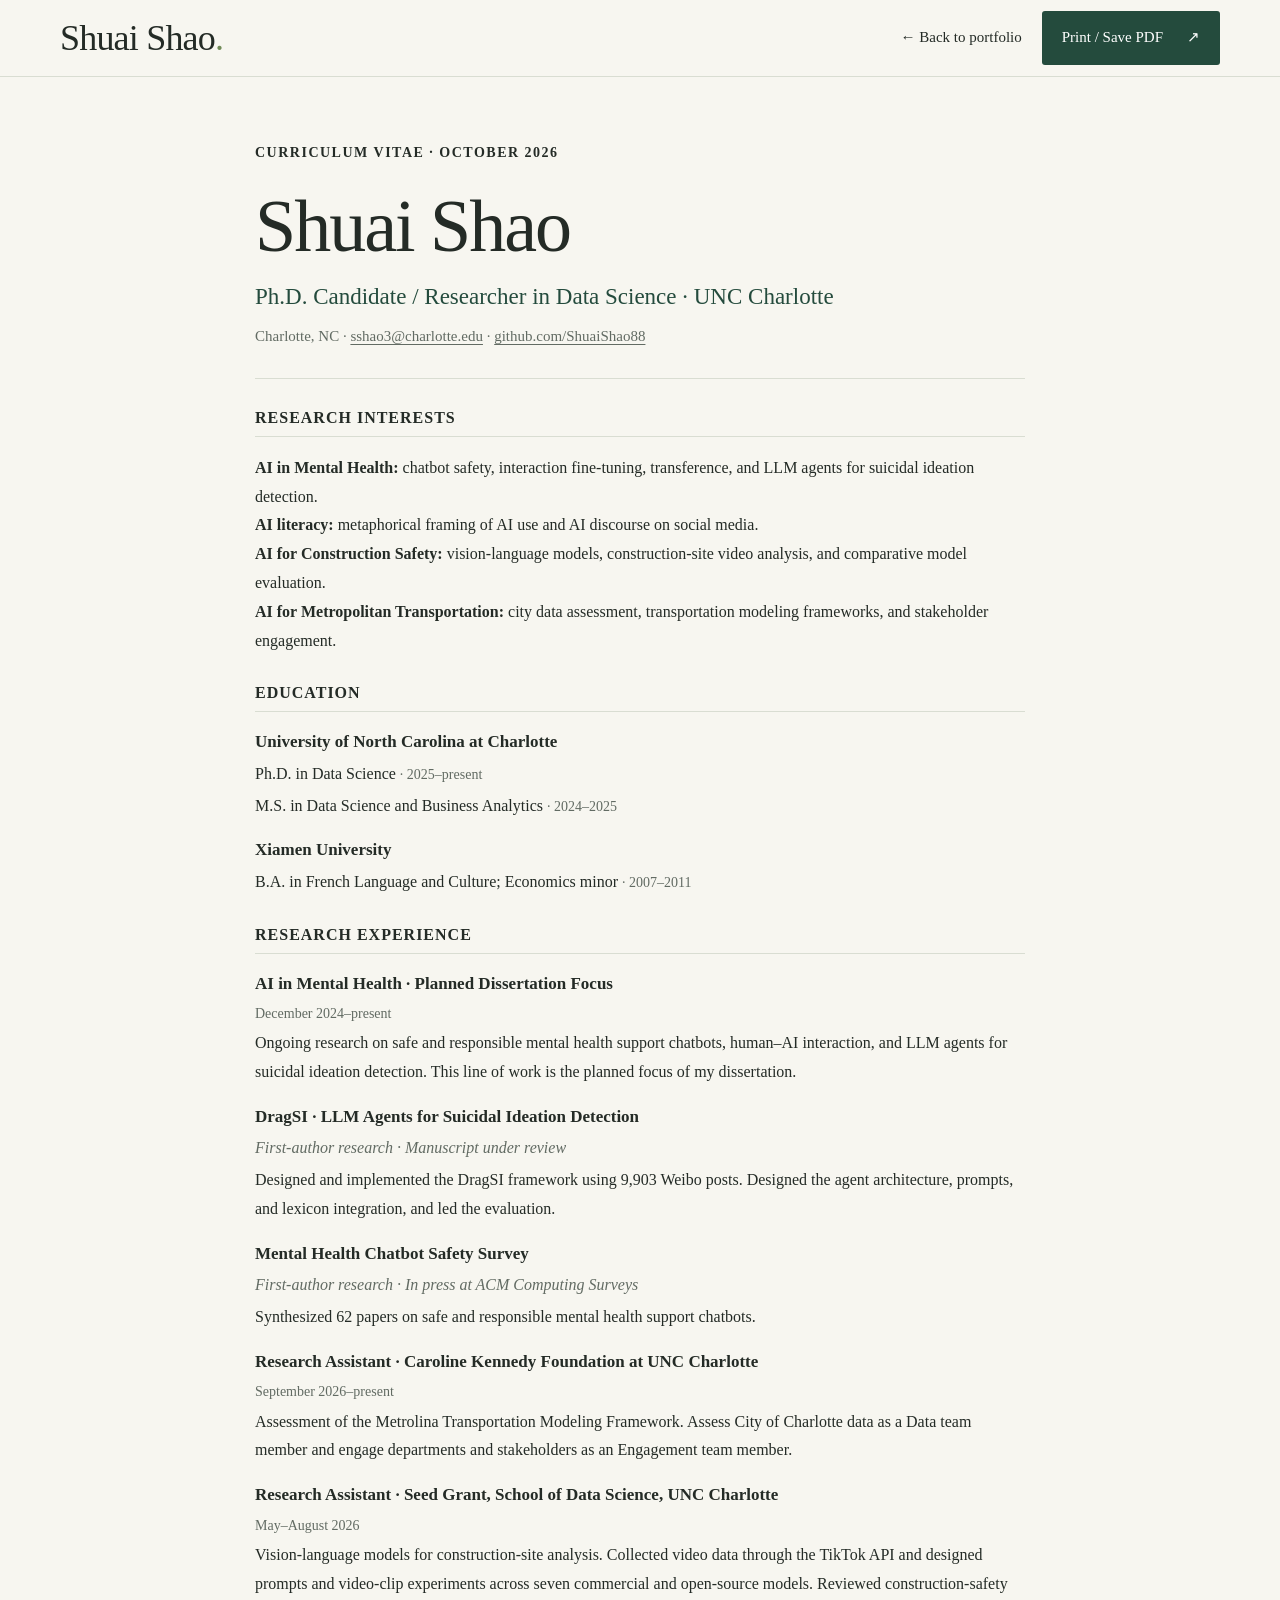
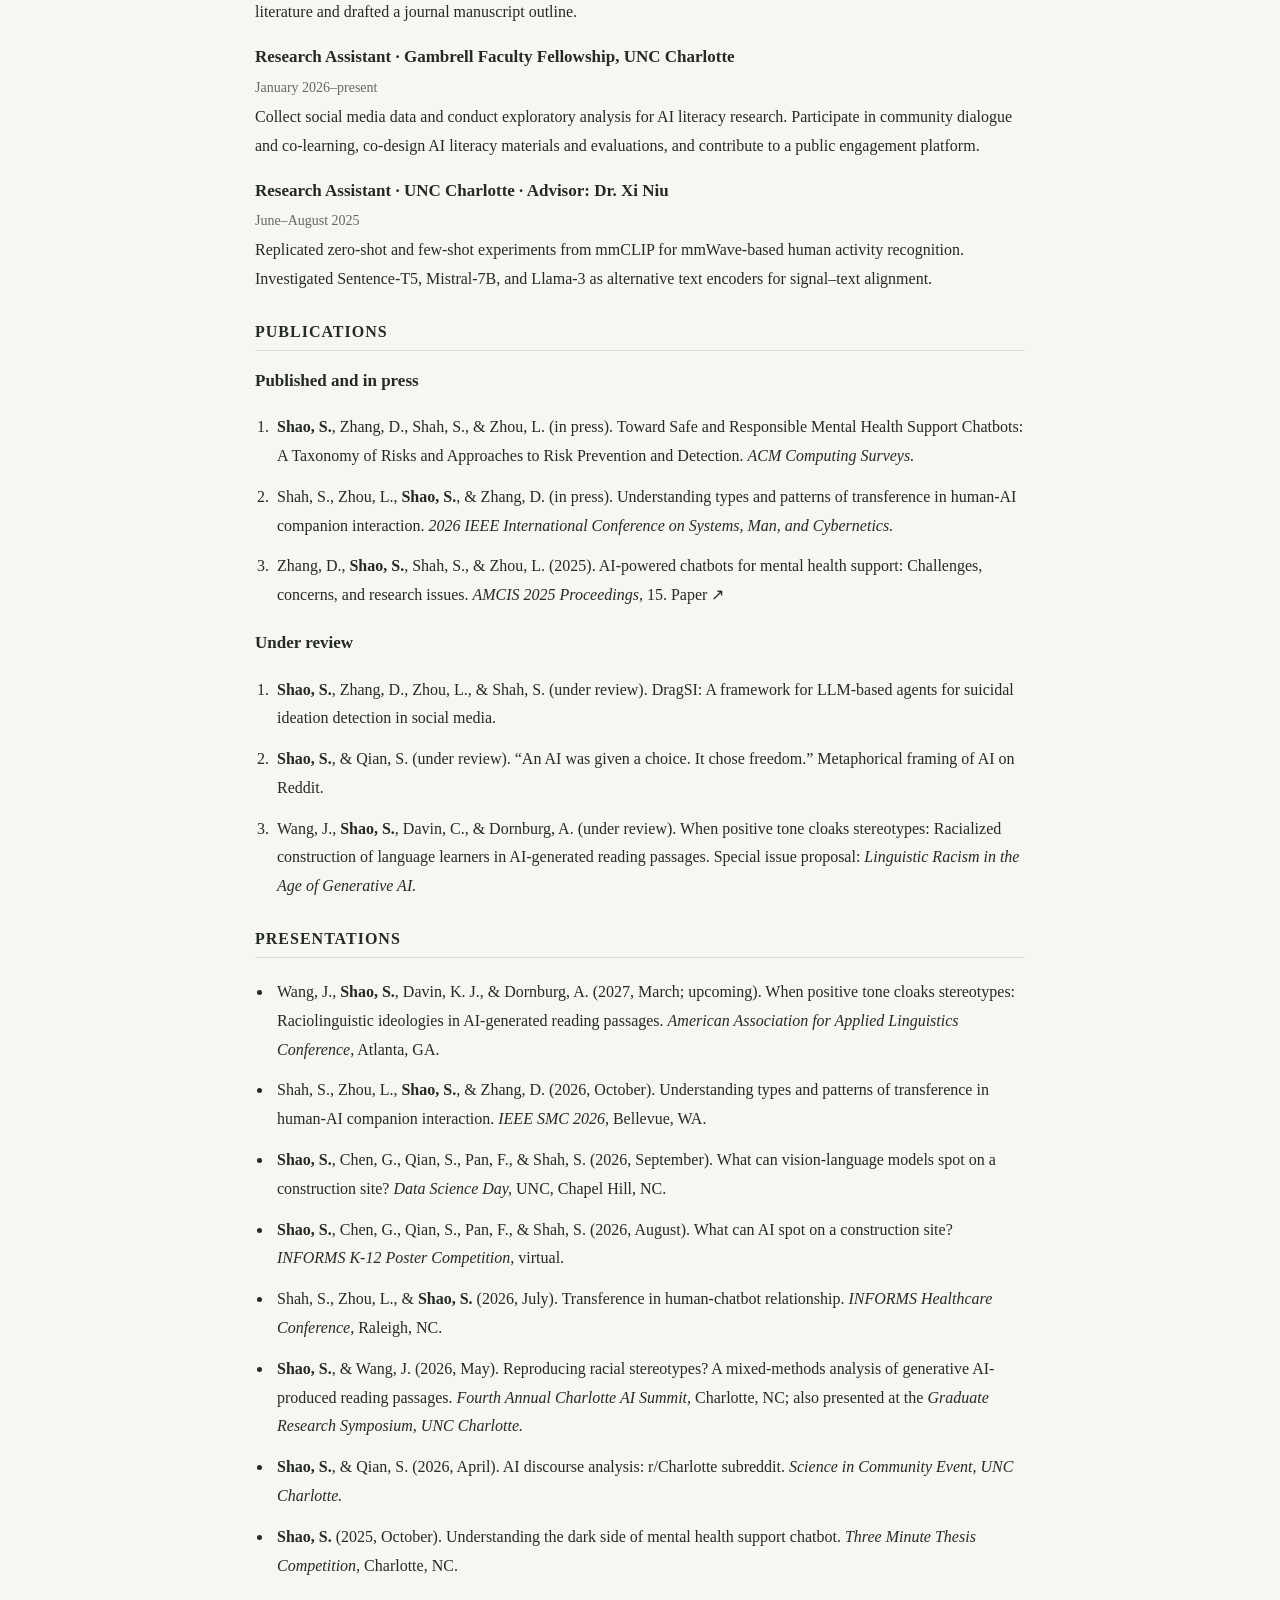
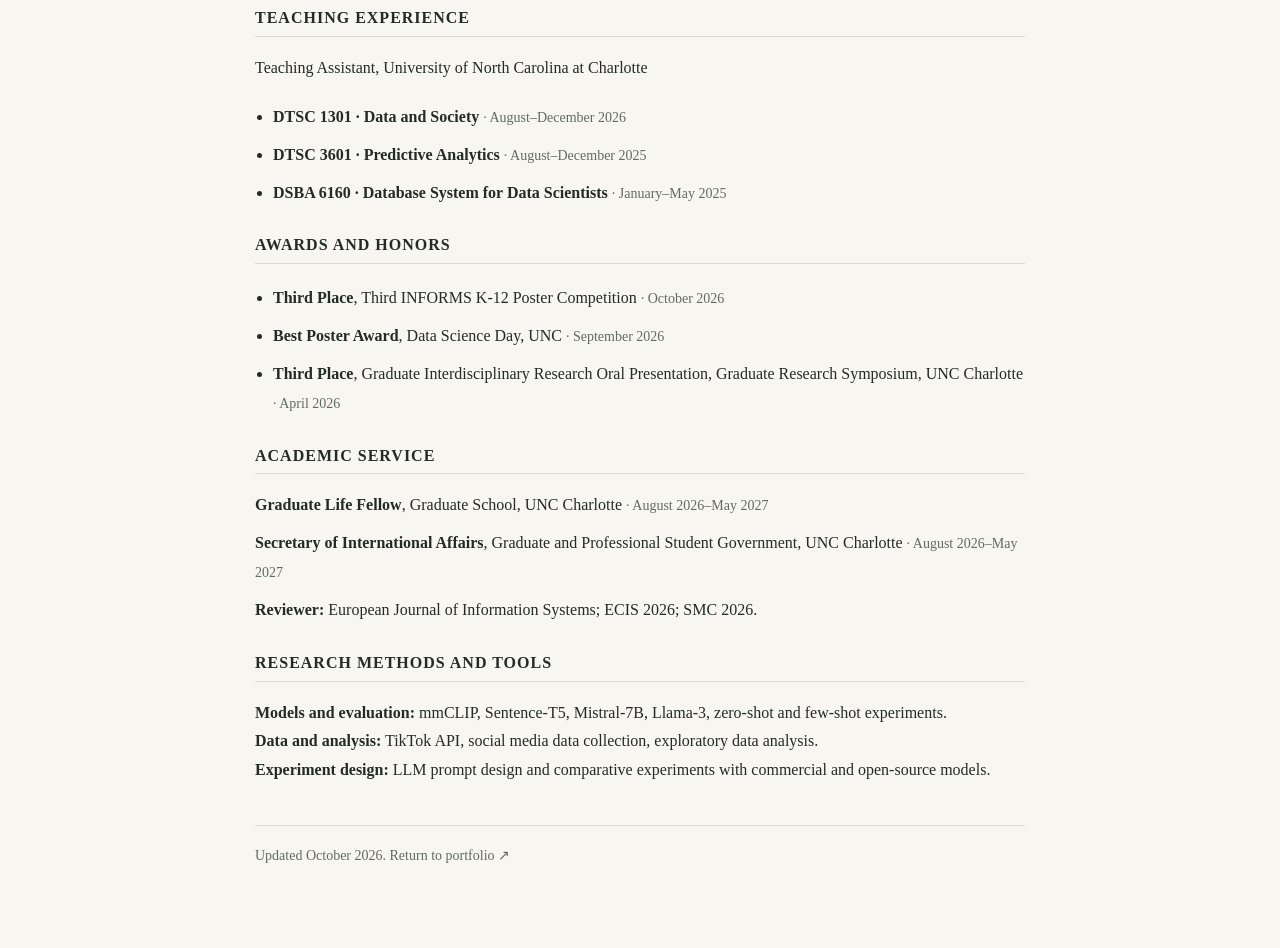
==== commit fea7bbdb: "Lead research experience with mental health AI and dissertation focus" ====
--- a/cv.html
+++ b/cv.html
@@ -14,7 +14,7 @@
     <div class="cv-title"><p class="eyebrow">CURRICULUM VITAE · OCTOBER 2026</p><h1>Shuai Shao</h1><p class="cv-role">Ph.D. Candidate / Researcher in Data Science · UNC Charlotte</p><p class="cv-contact">Charlotte, NC · <a href="mailto:sshao3@charlotte.edu">sshao3@charlotte.edu</a> · <a href="https://github.com/ShuaiShao88">github.com/ShuaiShao88</a></p></div>
     <section class="cv-section"><h2>Research interests</h2><p><strong>AI in Mental Health:</strong> chatbot safety, interaction fine-tuning, transference, and LLM agents for suicidal ideation detection.<br><strong>AI literacy:</strong> metaphorical framing of AI use and AI discourse on social media.<br><strong>AI for Construction Safety:</strong> vision-language models, construction-site video analysis, and comparative model evaluation.<br><strong>AI for Metropolitan Transportation:</strong> city data assessment, transportation modeling frameworks, and stakeholder engagement.</p></section>
     <section class="cv-section"><h2>Education</h2><div class="cv-entry"><h3>University of North Carolina at Charlotte</h3><p>Ph.D. in Data Science <span class="cv-dates">· 2025–present</span></p><p>M.S. in Data Science and Business Analytics <span class="cv-dates">· 2024–2025</span></p></div><div class="cv-entry"><h3>Xiamen University</h3><p>B.A. in French Language and Culture; Economics minor <span class="cv-dates">· 2007–2011</span></p></div></section>
-    <section class="cv-section"><h2>Research experience</h2><div class="cv-entry"><h3>DragSI · LLM Agents for Suicidal Ideation Detection</h3><p class="cv-label">First-author research · Manuscript under review</p><p>Designed and implemented the DragSI framework using 9,903 Weibo posts. Designed the agent architecture, prompts, and lexicon integration, and led the evaluation.</p></div><div class="cv-entry"><h3>Mental Health Chatbot Safety Survey</h3><p class="cv-label">First-author research · In press at ACM Computing Surveys</p><p>Synthesized 62 papers on safe and responsible mental health support chatbots.</p></div><div class="cv-entry"><h3>Research Assistant · Caroline Kennedy Foundation at UNC Charlotte</h3><p class="cv-dates">September 2026–present</p><p>Assessment of the Metrolina Transportation Modeling Framework. Assess City of Charlotte data as a Data team member and engage departments and stakeholders as an Engagement team member.</p></div><div class="cv-entry"><h3>Research Assistant · Seed Grant, School of Data Science, UNC Charlotte</h3><p class="cv-dates">May–August 2026</p><p>Vision-language models for construction-site analysis. Collected video data through the TikTok API and designed prompts and video-clip experiments across seven commercial and open-source models. Reviewed construction-safety literature and drafted a journal manuscript outline.</p></div><div class="cv-entry"><h3>Research Assistant · Gambrell Faculty Fellowship, UNC Charlotte</h3><p class="cv-dates">January 2026–present</p><p>Collect social media data and conduct exploratory analysis for AI literacy research. Participate in community dialogue and co-learning, co-design AI literacy materials and evaluations, and contribute to a public engagement platform.</p></div><div class="cv-entry"><h3>Research Assistant · UNC Charlotte · Advisor: Dr. Xi Niu</h3><p class="cv-dates">June–August 2025</p><p>Replicated zero-shot and few-shot experiments from mmCLIP for mmWave-based human activity recognition. Investigated Sentence-T5, Mistral-7B, and Llama-3 as alternative text encoders for signal–text alignment.</p></div></section>
+    <section class="cv-section"><h2>Research experience</h2><div class="cv-entry"><h3>AI in Mental Health · Planned Dissertation Focus</h3><p class="cv-dates">December 2024–present</p><p>Ongoing research on safe and responsible mental health support chatbots, human–AI interaction, and LLM agents for suicidal ideation detection. This line of work is the planned focus of my dissertation.</p></div><div class="cv-entry"><h3>DragSI · LLM Agents for Suicidal Ideation Detection</h3><p class="cv-label">First-author research · Manuscript under review</p><p>Designed and implemented the DragSI framework using 9,903 Weibo posts. Designed the agent architecture, prompts, and lexicon integration, and led the evaluation.</p></div><div class="cv-entry"><h3>Mental Health Chatbot Safety Survey</h3><p class="cv-label">First-author research · In press at ACM Computing Surveys</p><p>Synthesized 62 papers on safe and responsible mental health support chatbots.</p></div><div class="cv-entry"><h3>Research Assistant · Caroline Kennedy Foundation at UNC Charlotte</h3><p class="cv-dates">September 2026–present</p><p>Assessment of the Metrolina Transportation Modeling Framework. Assess City of Charlotte data as a Data team member and engage departments and stakeholders as an Engagement team member.</p></div><div class="cv-entry"><h3>Research Assistant · Seed Grant, School of Data Science, UNC Charlotte</h3><p class="cv-dates">May–August 2026</p><p>Vision-language models for construction-site analysis. Collected video data through the TikTok API and designed prompts and video-clip experiments across seven commercial and open-source models. Reviewed construction-safety literature and drafted a journal manuscript outline.</p></div><div class="cv-entry"><h3>Research Assistant · Gambrell Faculty Fellowship, UNC Charlotte</h3><p class="cv-dates">January 2026–present</p><p>Collect social media data and conduct exploratory analysis for AI literacy research. Participate in community dialogue and co-learning, co-design AI literacy materials and evaluations, and contribute to a public engagement platform.</p></div><div class="cv-entry"><h3>Research Assistant · UNC Charlotte · Advisor: Dr. Xi Niu</h3><p class="cv-dates">June–August 2025</p><p>Replicated zero-shot and few-shot experiments from mmCLIP for mmWave-based human activity recognition. Investigated Sentence-T5, Mistral-7B, and Llama-3 as alternative text encoders for signal–text alignment.</p></div></section>
     <section class="cv-section" id="publications"><h2>Publications</h2><h3>Published and in press</h3><ol class="cv-list"><li><strong>Shao, S.</strong>, Zhang, D., Shah, S., & Zhou, L. (in press). Toward Safe and Responsible Mental Health Support Chatbots: A Taxonomy of Risks and Approaches to Risk Prevention and Detection. <em>ACM Computing Surveys.</em></li><li>Shah, S., Zhou, L., <strong>Shao, S.</strong>, & Zhang, D. (in press). Understanding types and patterns of transference in human-AI companion interaction. <em>2026 IEEE International Conference on Systems, Man, and Cybernetics.</em></li><li>Zhang, D., <strong>Shao, S.</strong>, Shah, S., & Zhou, L. (2025). AI-powered chatbots for mental health support: Challenges, concerns, and research issues. <em>AMCIS 2025 Proceedings,</em> 15. <a href="https://aisel.aisnet.org/amcis2025/sig_aiaa/sig_aiaa/15/">Paper ↗</a></li></ol><h3>Under review</h3><ol class="cv-list"><li><strong>Shao, S.</strong>, Zhang, D., Zhou, L., & Shah, S. (under review). DragSI: A framework for LLM-based agents for suicidal ideation detection in social media.</li><li><strong>Shao, S.</strong>, & Qian, S. (under review). “An AI was given a choice. It chose freedom.” Metaphorical framing of AI on Reddit.</li><li>Wang, J., <strong>Shao, S.</strong>, Davin, C., & Dornburg, A. (under review). When positive tone cloaks stereotypes: Racialized construction of language learners in AI-generated reading passages. Special issue proposal: <em>Linguistic Racism in the Age of Generative AI.</em></li></ol></section>
     <section class="cv-section"><h2>Presentations</h2><ul class="cv-list"><li>Wang, J., <strong>Shao, S.</strong>, Davin, K. J., & Dornburg, A. (2027, March; upcoming). When positive tone cloaks stereotypes: Raciolinguistic ideologies in AI-generated reading passages. <em>American Association for Applied Linguistics Conference,</em> Atlanta, GA.</li><li>Shah, S., Zhou, L., <strong>Shao, S.</strong>, & Zhang, D. (2026, October). Understanding types and patterns of transference in human-AI companion interaction. <em>IEEE SMC 2026,</em> Bellevue, WA.</li><li><strong>Shao, S.</strong>, Chen, G., Qian, S., Pan, F., & Shah, S. (2026, September). What can vision-language models spot on a construction site? <em>Data Science Day,</em> UNC, Chapel Hill, NC.</li><li><strong>Shao, S.</strong>, Chen, G., Qian, S., Pan, F., & Shah, S. (2026, August). What can AI spot on a construction site? <em>INFORMS K-12 Poster Competition,</em> virtual.</li><li>Shah, S., Zhou, L., & <strong>Shao, S.</strong> (2026, July). Transference in human-chatbot relationship. <em>INFORMS Healthcare Conference,</em> Raleigh, NC.</li><li><strong>Shao, S.</strong>, & Wang, J. (2026, May). Reproducing racial stereotypes? A mixed-methods analysis of generative AI-produced reading passages. <em>Fourth Annual Charlotte AI Summit,</em> Charlotte, NC; also presented at the <em>Graduate Research Symposium, UNC Charlotte.</em></li><li><strong>Shao, S.</strong>, & Qian, S. (2026, April). AI discourse analysis: r/Charlotte subreddit. <em>Science in Community Event, UNC Charlotte.</em></li><li><strong>Shao, S.</strong> (2025, October). Understanding the dark side of mental health support chatbot. <em>Three Minute Thesis Competition,</em> Charlotte, NC.</li></ul></section>
     <section class="cv-section"><h2>Teaching experience</h2><p>Teaching Assistant, University of North Carolina at Charlotte</p><ul><li><strong>DTSC 1301 · Data and Society</strong> <span class="cv-dates">· August–December 2026</span></li><li><strong>DTSC 3601 · Predictive Analytics</strong> <span class="cv-dates">· August–December 2025</span></li><li><strong>DSBA 6160 · Database System for Data Scientists</strong> <span class="cv-dates">· January–May 2025</span></li></ul></section>
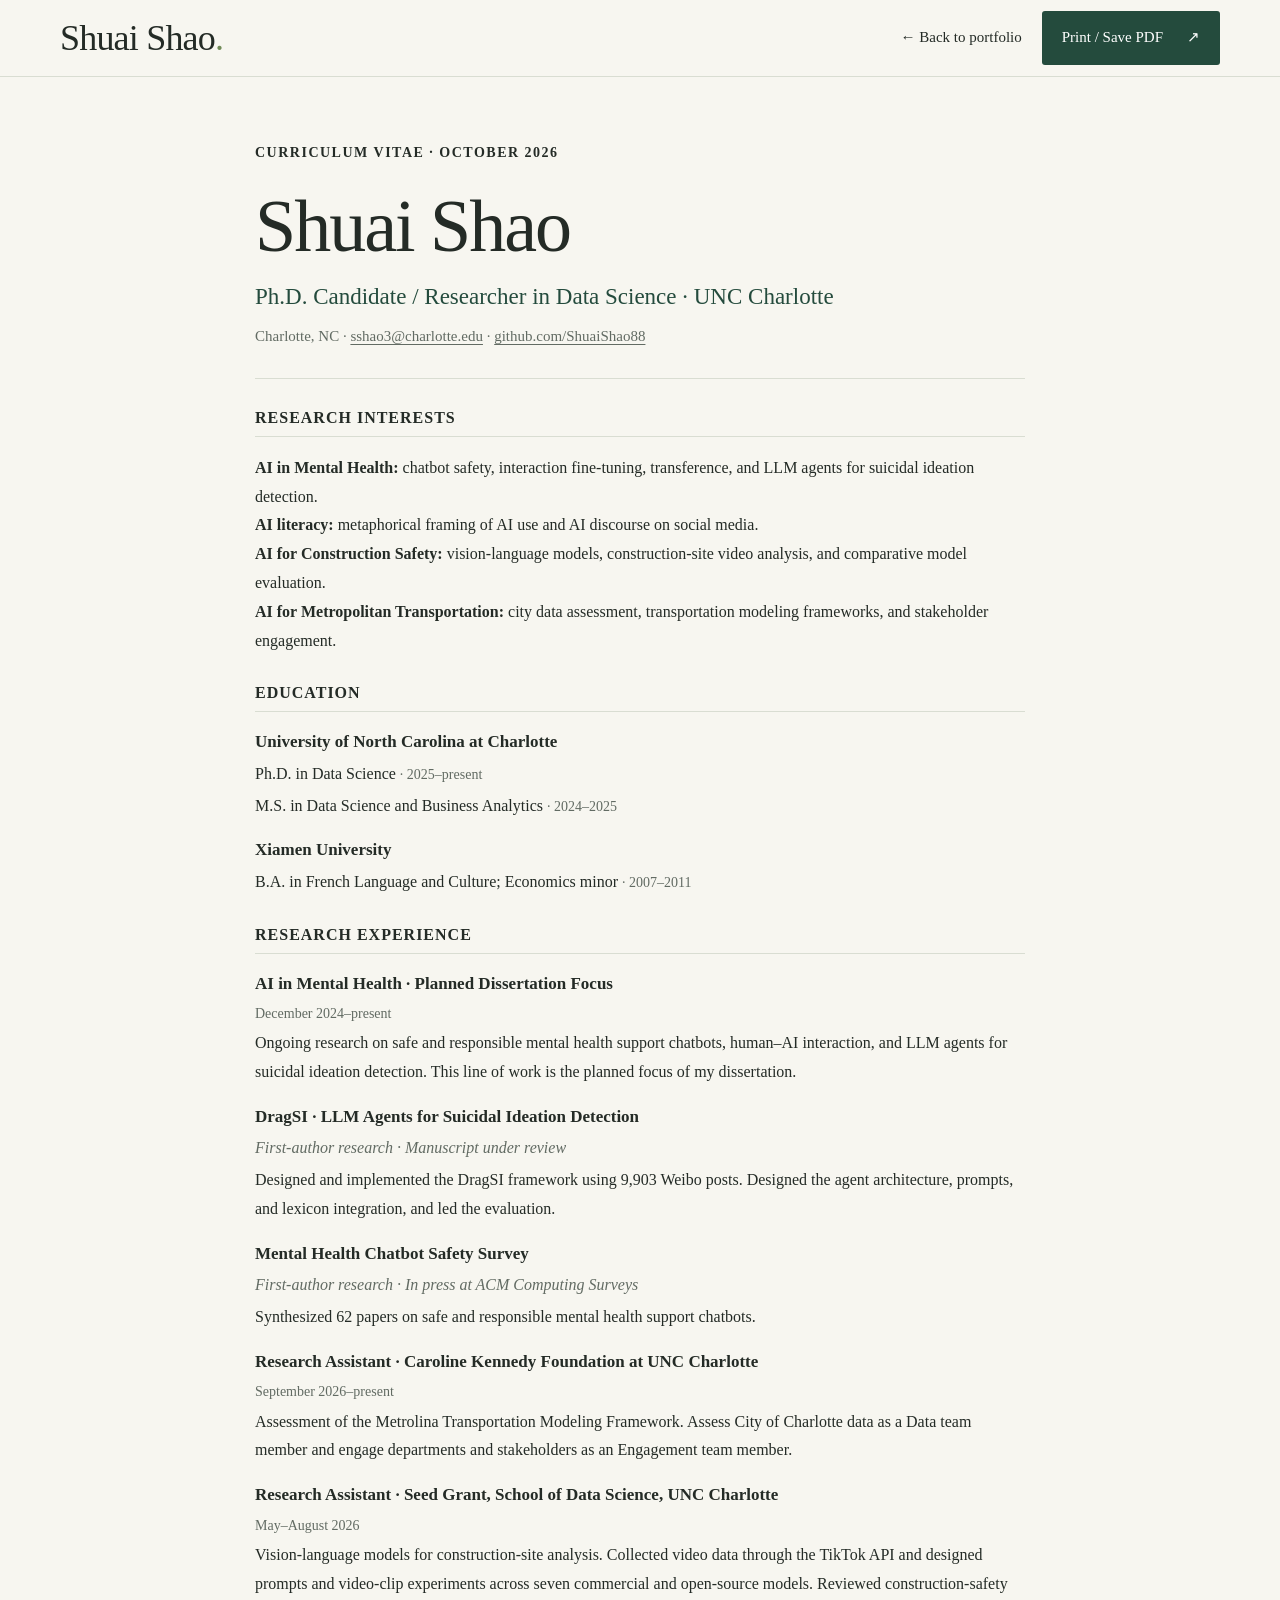
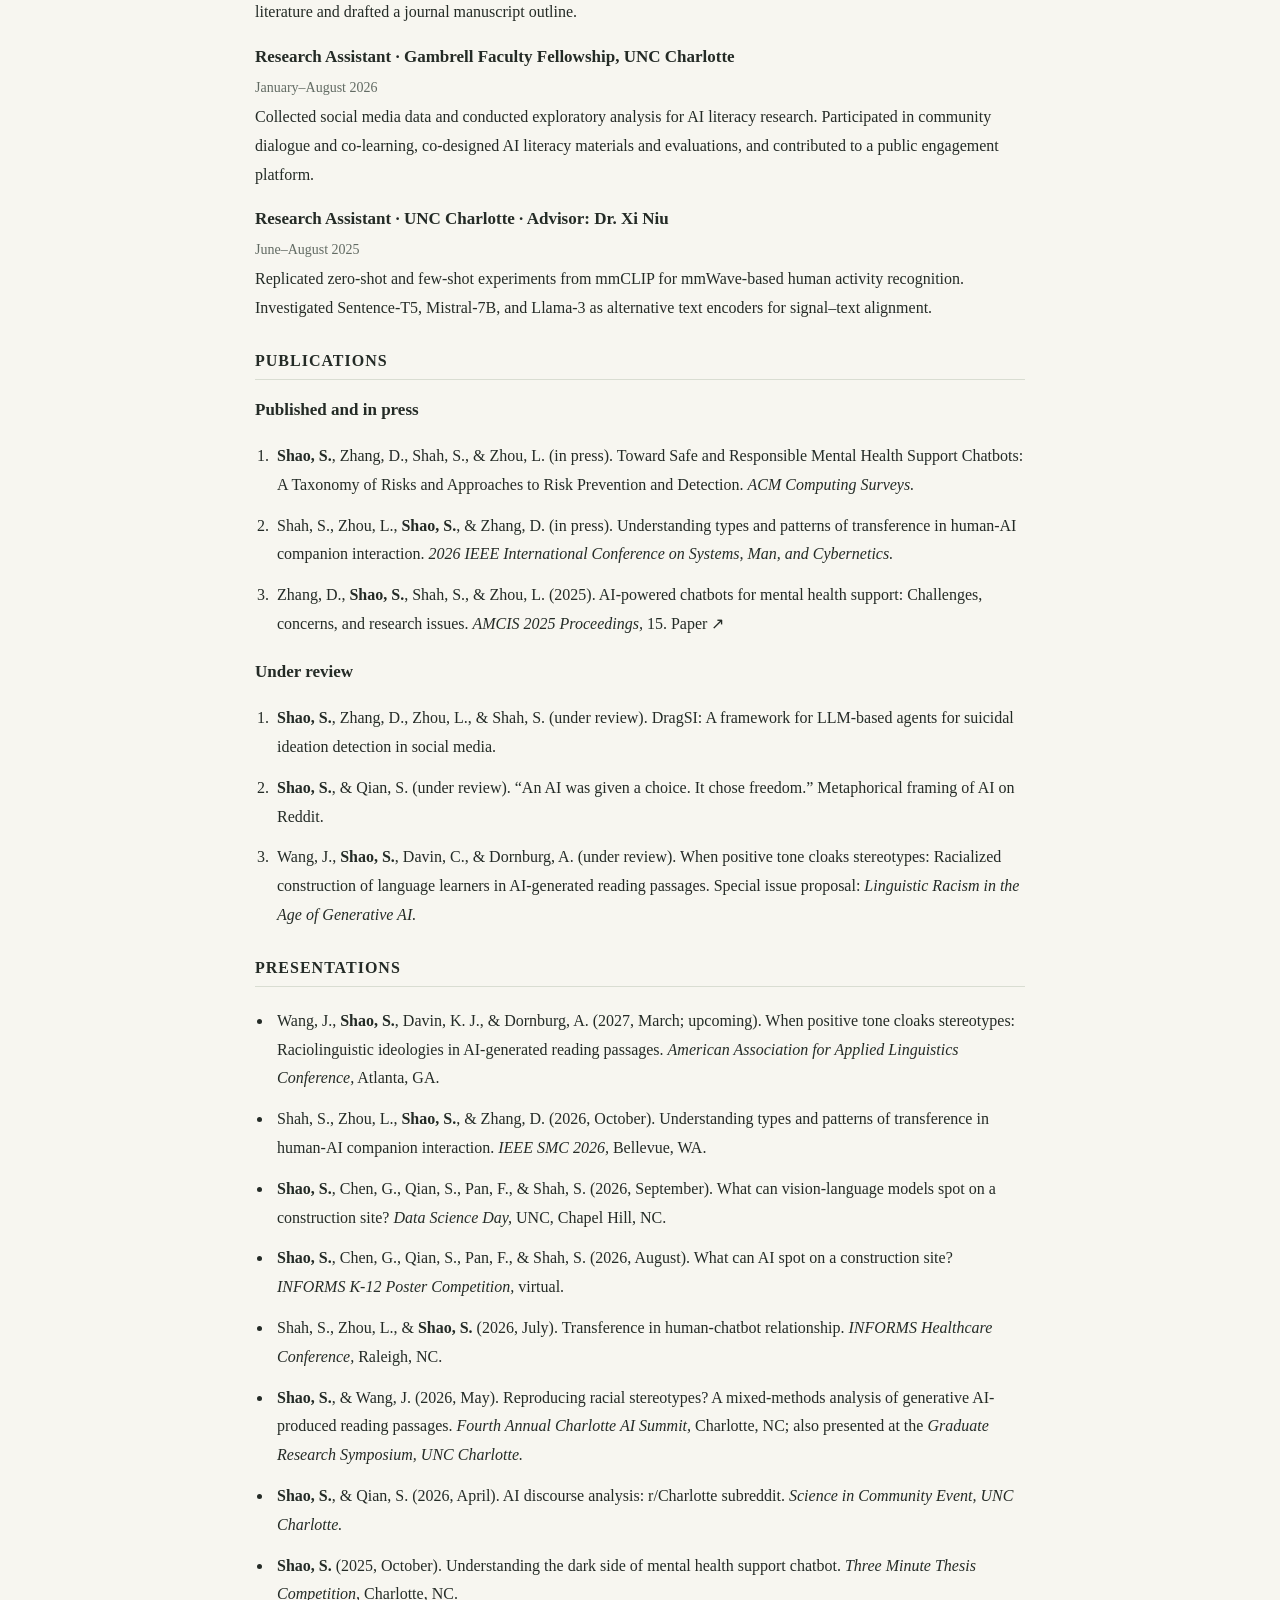
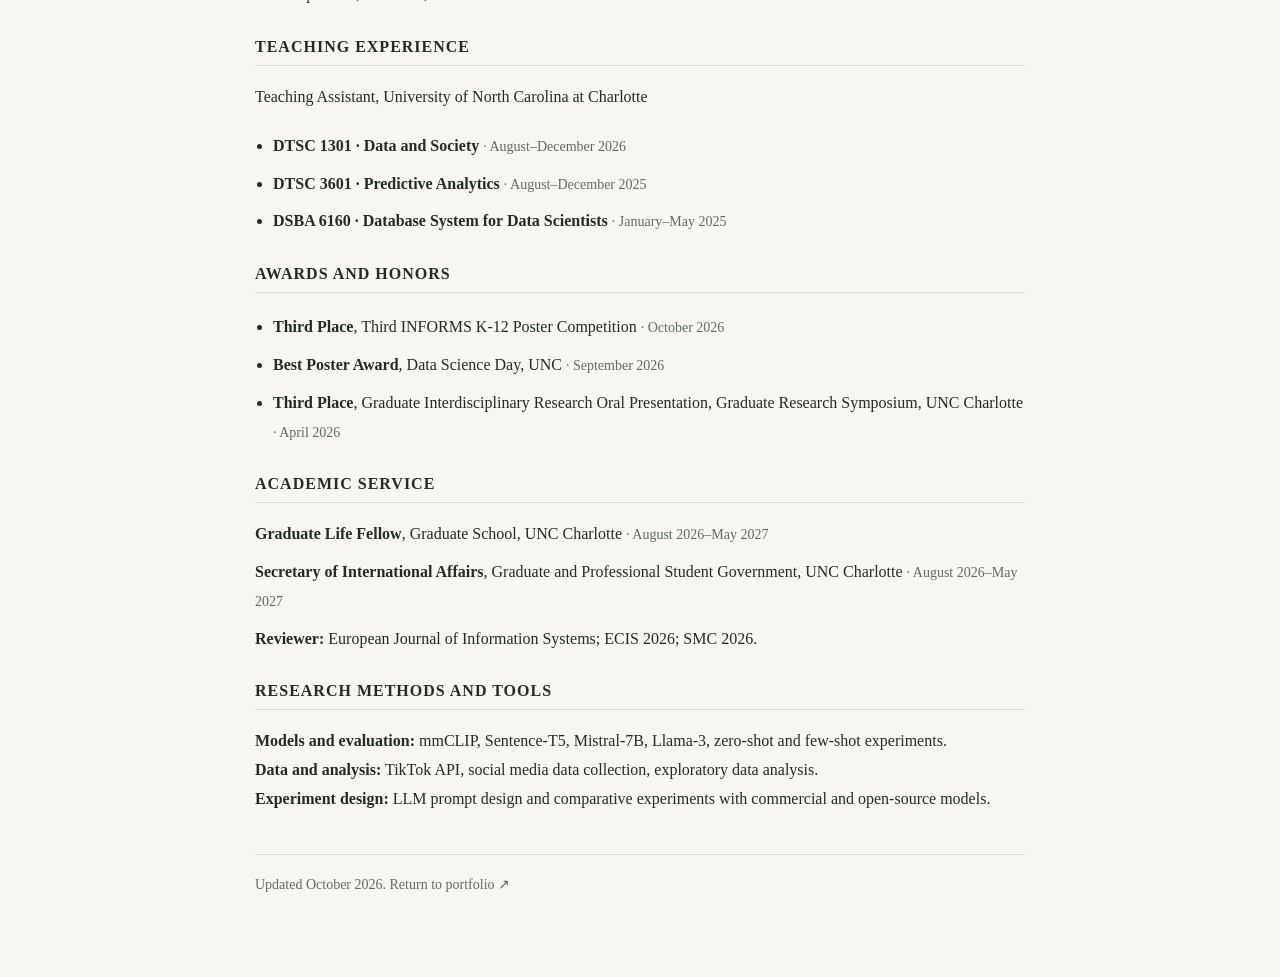
==== commit 45940661: "Keep research areas on one line and correct AI literacy appointment dates" ====
--- a/cv.html
+++ b/cv.html
@@ -5,7 +5,7 @@
   <meta name="description" content="Academic curriculum vitae of Shuai Shao, Ph.D. Candidate / Researcher in Data Science at UNC Charlotte.">
   <link rel="canonical" href="https://shuaishao88.github.io/cv.html">
   <meta name="theme-color" content="#f7f6f0"><title>Curriculum vitae — Shuai Shao</title>
-  <link rel="icon" href="assets/favicon.svg" type="image/svg+xml"><link rel="stylesheet" href="styles.css?v=20261023-3"><script src="script.js" defer></script>
+  <link rel="icon" href="assets/favicon.svg" type="image/svg+xml"><link rel="stylesheet" href="styles.css?v=20261023-4"><script src="script.js" defer></script>
 </head>
 <body>
   <a class="skip-link" href="#main">Skip to content</a>
@@ -14,7 +14,7 @@
     <div class="cv-title"><p class="eyebrow">CURRICULUM VITAE · OCTOBER 2026</p><h1>Shuai Shao</h1><p class="cv-role">Ph.D. Candidate / Researcher in Data Science · UNC Charlotte</p><p class="cv-contact">Charlotte, NC · <a href="mailto:sshao3@charlotte.edu">sshao3@charlotte.edu</a> · <a href="https://github.com/ShuaiShao88">github.com/ShuaiShao88</a></p></div>
     <section class="cv-section"><h2>Research interests</h2><p><strong>AI in Mental Health:</strong> chatbot safety, interaction fine-tuning, transference, and LLM agents for suicidal ideation detection.<br><strong>AI literacy:</strong> metaphorical framing of AI use and AI discourse on social media.<br><strong>AI for Construction Safety:</strong> vision-language models, construction-site video analysis, and comparative model evaluation.<br><strong>AI for Metropolitan Transportation:</strong> city data assessment, transportation modeling frameworks, and stakeholder engagement.</p></section>
     <section class="cv-section"><h2>Education</h2><div class="cv-entry"><h3>University of North Carolina at Charlotte</h3><p>Ph.D. in Data Science <span class="cv-dates">· 2025–present</span></p><p>M.S. in Data Science and Business Analytics <span class="cv-dates">· 2024–2025</span></p></div><div class="cv-entry"><h3>Xiamen University</h3><p>B.A. in French Language and Culture; Economics minor <span class="cv-dates">· 2007–2011</span></p></div></section>
-    <section class="cv-section"><h2>Research experience</h2><div class="cv-entry"><h3>AI in Mental Health · Planned Dissertation Focus</h3><p class="cv-dates">December 2024–present</p><p>Ongoing research on safe and responsible mental health support chatbots, human–AI interaction, and LLM agents for suicidal ideation detection. This line of work is the planned focus of my dissertation.</p></div><div class="cv-entry"><h3>DragSI · LLM Agents for Suicidal Ideation Detection</h3><p class="cv-label">First-author research · Manuscript under review</p><p>Designed and implemented the DragSI framework using 9,903 Weibo posts. Designed the agent architecture, prompts, and lexicon integration, and led the evaluation.</p></div><div class="cv-entry"><h3>Mental Health Chatbot Safety Survey</h3><p class="cv-label">First-author research · In press at ACM Computing Surveys</p><p>Synthesized 62 papers on safe and responsible mental health support chatbots.</p></div><div class="cv-entry"><h3>Research Assistant · Caroline Kennedy Foundation at UNC Charlotte</h3><p class="cv-dates">September 2026–present</p><p>Assessment of the Metrolina Transportation Modeling Framework. Assess City of Charlotte data as a Data team member and engage departments and stakeholders as an Engagement team member.</p></div><div class="cv-entry"><h3>Research Assistant · Seed Grant, School of Data Science, UNC Charlotte</h3><p class="cv-dates">May–August 2026</p><p>Vision-language models for construction-site analysis. Collected video data through the TikTok API and designed prompts and video-clip experiments across seven commercial and open-source models. Reviewed construction-safety literature and drafted a journal manuscript outline.</p></div><div class="cv-entry"><h3>Research Assistant · Gambrell Faculty Fellowship, UNC Charlotte</h3><p class="cv-dates">January 2026–present</p><p>Collect social media data and conduct exploratory analysis for AI literacy research. Participate in community dialogue and co-learning, co-design AI literacy materials and evaluations, and contribute to a public engagement platform.</p></div><div class="cv-entry"><h3>Research Assistant · UNC Charlotte · Advisor: Dr. Xi Niu</h3><p class="cv-dates">June–August 2025</p><p>Replicated zero-shot and few-shot experiments from mmCLIP for mmWave-based human activity recognition. Investigated Sentence-T5, Mistral-7B, and Llama-3 as alternative text encoders for signal–text alignment.</p></div></section>
+    <section class="cv-section"><h2>Research experience</h2><div class="cv-entry"><h3>AI in Mental Health · Planned Dissertation Focus</h3><p class="cv-dates">December 2024–present</p><p>Ongoing research on safe and responsible mental health support chatbots, human–AI interaction, and LLM agents for suicidal ideation detection. This line of work is the planned focus of my dissertation.</p></div><div class="cv-entry"><h3>DragSI · LLM Agents for Suicidal Ideation Detection</h3><p class="cv-label">First-author research · Manuscript under review</p><p>Designed and implemented the DragSI framework using 9,903 Weibo posts. Designed the agent architecture, prompts, and lexicon integration, and led the evaluation.</p></div><div class="cv-entry"><h3>Mental Health Chatbot Safety Survey</h3><p class="cv-label">First-author research · In press at ACM Computing Surveys</p><p>Synthesized 62 papers on safe and responsible mental health support chatbots.</p></div><div class="cv-entry"><h3>Research Assistant · Caroline Kennedy Foundation at UNC Charlotte</h3><p class="cv-dates">September 2026–present</p><p>Assessment of the Metrolina Transportation Modeling Framework. Assess City of Charlotte data as a Data team member and engage departments and stakeholders as an Engagement team member.</p></div><div class="cv-entry"><h3>Research Assistant · Seed Grant, School of Data Science, UNC Charlotte</h3><p class="cv-dates">May–August 2026</p><p>Vision-language models for construction-site analysis. Collected video data through the TikTok API and designed prompts and video-clip experiments across seven commercial and open-source models. Reviewed construction-safety literature and drafted a journal manuscript outline.</p></div><div class="cv-entry"><h3>Research Assistant · Gambrell Faculty Fellowship, UNC Charlotte</h3><p class="cv-dates">January–August 2026</p><p>Collected social media data and conducted exploratory analysis for AI literacy research. Participated in community dialogue and co-learning, co-designed AI literacy materials and evaluations, and contributed to a public engagement platform.</p></div><div class="cv-entry"><h3>Research Assistant · UNC Charlotte · Advisor: Dr. Xi Niu</h3><p class="cv-dates">June–August 2025</p><p>Replicated zero-shot and few-shot experiments from mmCLIP for mmWave-based human activity recognition. Investigated Sentence-T5, Mistral-7B, and Llama-3 as alternative text encoders for signal–text alignment.</p></div></section>
     <section class="cv-section" id="publications"><h2>Publications</h2><h3>Published and in press</h3><ol class="cv-list"><li><strong>Shao, S.</strong>, Zhang, D., Shah, S., & Zhou, L. (in press). Toward Safe and Responsible Mental Health Support Chatbots: A Taxonomy of Risks and Approaches to Risk Prevention and Detection. <em>ACM Computing Surveys.</em></li><li>Shah, S., Zhou, L., <strong>Shao, S.</strong>, & Zhang, D. (in press). Understanding types and patterns of transference in human-AI companion interaction. <em>2026 IEEE International Conference on Systems, Man, and Cybernetics.</em></li><li>Zhang, D., <strong>Shao, S.</strong>, Shah, S., & Zhou, L. (2025). AI-powered chatbots for mental health support: Challenges, concerns, and research issues. <em>AMCIS 2025 Proceedings,</em> 15. <a href="https://aisel.aisnet.org/amcis2025/sig_aiaa/sig_aiaa/15/">Paper ↗</a></li></ol><h3>Under review</h3><ol class="cv-list"><li><strong>Shao, S.</strong>, Zhang, D., Zhou, L., & Shah, S. (under review). DragSI: A framework for LLM-based agents for suicidal ideation detection in social media.</li><li><strong>Shao, S.</strong>, & Qian, S. (under review). “An AI was given a choice. It chose freedom.” Metaphorical framing of AI on Reddit.</li><li>Wang, J., <strong>Shao, S.</strong>, Davin, C., & Dornburg, A. (under review). When positive tone cloaks stereotypes: Racialized construction of language learners in AI-generated reading passages. Special issue proposal: <em>Linguistic Racism in the Age of Generative AI.</em></li></ol></section>
     <section class="cv-section"><h2>Presentations</h2><ul class="cv-list"><li>Wang, J., <strong>Shao, S.</strong>, Davin, K. J., & Dornburg, A. (2027, March; upcoming). When positive tone cloaks stereotypes: Raciolinguistic ideologies in AI-generated reading passages. <em>American Association for Applied Linguistics Conference,</em> Atlanta, GA.</li><li>Shah, S., Zhou, L., <strong>Shao, S.</strong>, & Zhang, D. (2026, October). Understanding types and patterns of transference in human-AI companion interaction. <em>IEEE SMC 2026,</em> Bellevue, WA.</li><li><strong>Shao, S.</strong>, Chen, G., Qian, S., Pan, F., & Shah, S. (2026, September). What can vision-language models spot on a construction site? <em>Data Science Day,</em> UNC, Chapel Hill, NC.</li><li><strong>Shao, S.</strong>, Chen, G., Qian, S., Pan, F., & Shah, S. (2026, August). What can AI spot on a construction site? <em>INFORMS K-12 Poster Competition,</em> virtual.</li><li>Shah, S., Zhou, L., & <strong>Shao, S.</strong> (2026, July). Transference in human-chatbot relationship. <em>INFORMS Healthcare Conference,</em> Raleigh, NC.</li><li><strong>Shao, S.</strong>, & Wang, J. (2026, May). Reproducing racial stereotypes? A mixed-methods analysis of generative AI-produced reading passages. <em>Fourth Annual Charlotte AI Summit,</em> Charlotte, NC; also presented at the <em>Graduate Research Symposium, UNC Charlotte.</em></li><li><strong>Shao, S.</strong>, & Qian, S. (2026, April). AI discourse analysis: r/Charlotte subreddit. <em>Science in Community Event, UNC Charlotte.</em></li><li><strong>Shao, S.</strong> (2025, October). Understanding the dark side of mental health support chatbot. <em>Three Minute Thesis Competition,</em> Charlotte, NC.</li></ul></section>
     <section class="cv-section"><h2>Teaching experience</h2><p>Teaching Assistant, University of North Carolina at Charlotte</p><ul><li><strong>DTSC 1301 · Data and Society</strong> <span class="cv-dates">· August–December 2026</span></li><li><strong>DTSC 3601 · Predictive Analytics</strong> <span class="cv-dates">· August–December 2025</span></li><li><strong>DSBA 6160 · Database System for Data Scientists</strong> <span class="cv-dates">· January–May 2025</span></li></ul></section>
--- a/styles.css
+++ b/styles.css
@@ -20,8 +20,11 @@
 .hero .eyebrow{line-height:1.7;align-items:baseline}
 .focus-inner{display:block}
 .strip-label{display:block;max-width:none;margin-bottom:12px}
-.focus-inner p{display:block;line-height:1.6}
-.focus-inner a{display:inline-block;max-width:100%;vertical-align:top}
+.focus-inner p{display:flex;align-items:center;flex-wrap:nowrap;white-space:nowrap;gap:12px;overflow-x:auto;scrollbar-width:thin;padding-bottom:8px;line-height:1.6}
+.focus-inner a{display:block;flex:none;max-width:none}
+.focus-inner p span{margin-inline:0;flex:none}
+.focus-inner p:focus-visible{outline:2px solid var(--green);outline-offset:6px}
+@media(min-width:1024px){.focus-inner{width:min(1500px,calc(100% - 64px))}.focus-inner p{font-size:clamp(23px,2.1vw,28px)}}
 .focus-inner a:hover{text-decoration:underline;text-underline-offset:5px}
 .research-art{min-height:215px}
 .diagram-small{padding-inline:10px;line-height:1.35;bottom:15px}
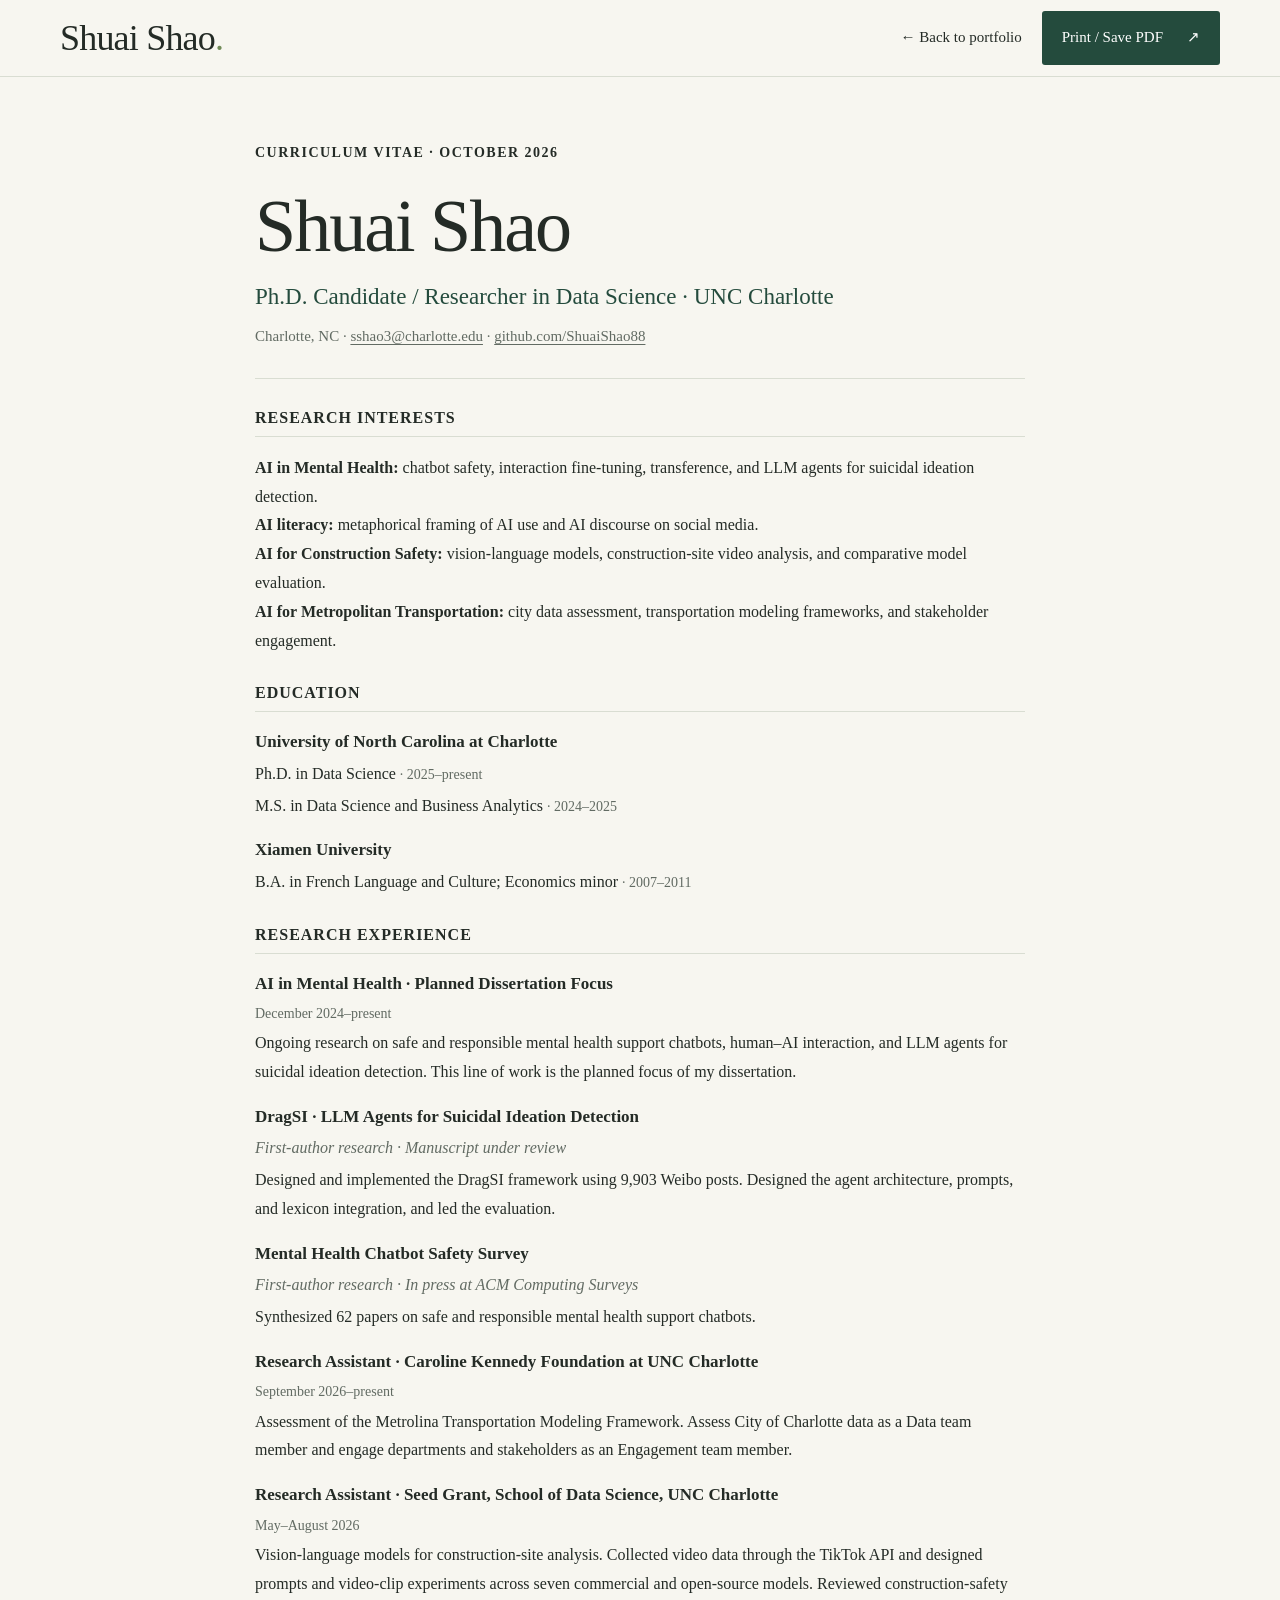
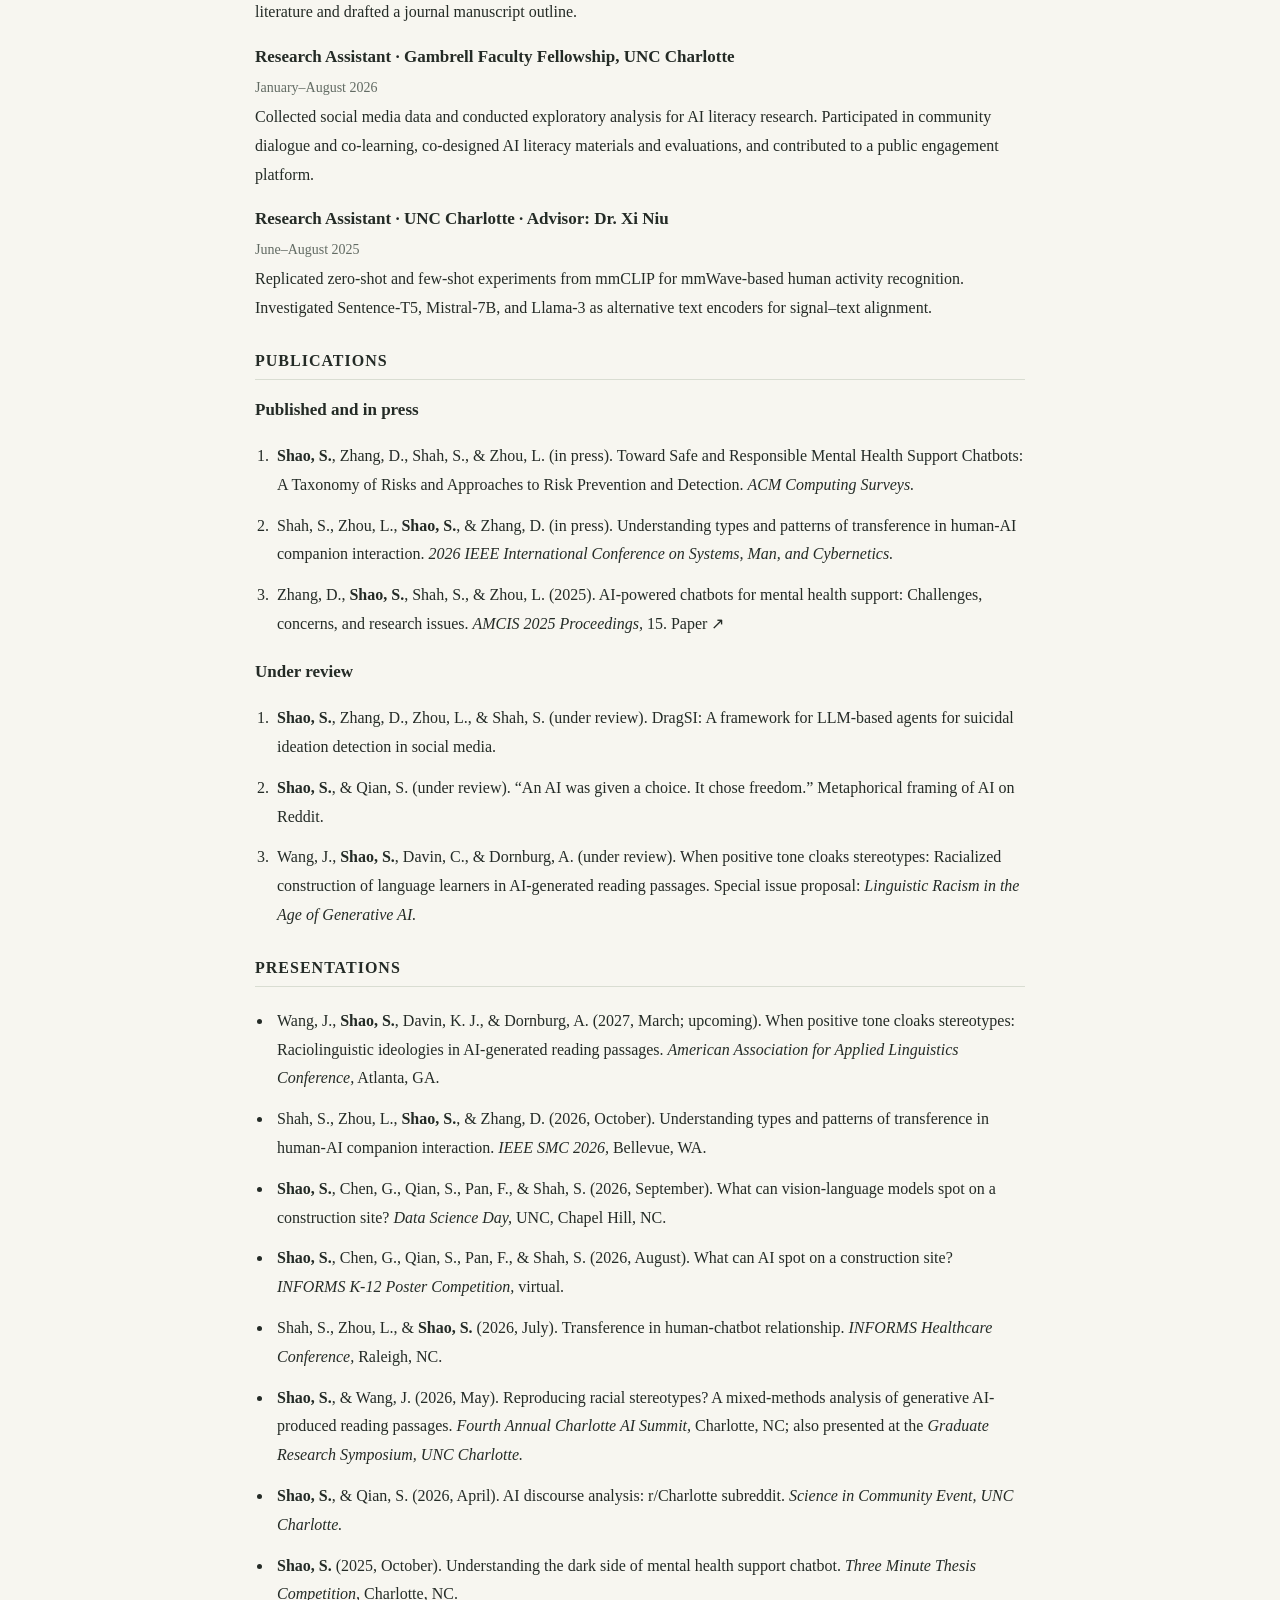
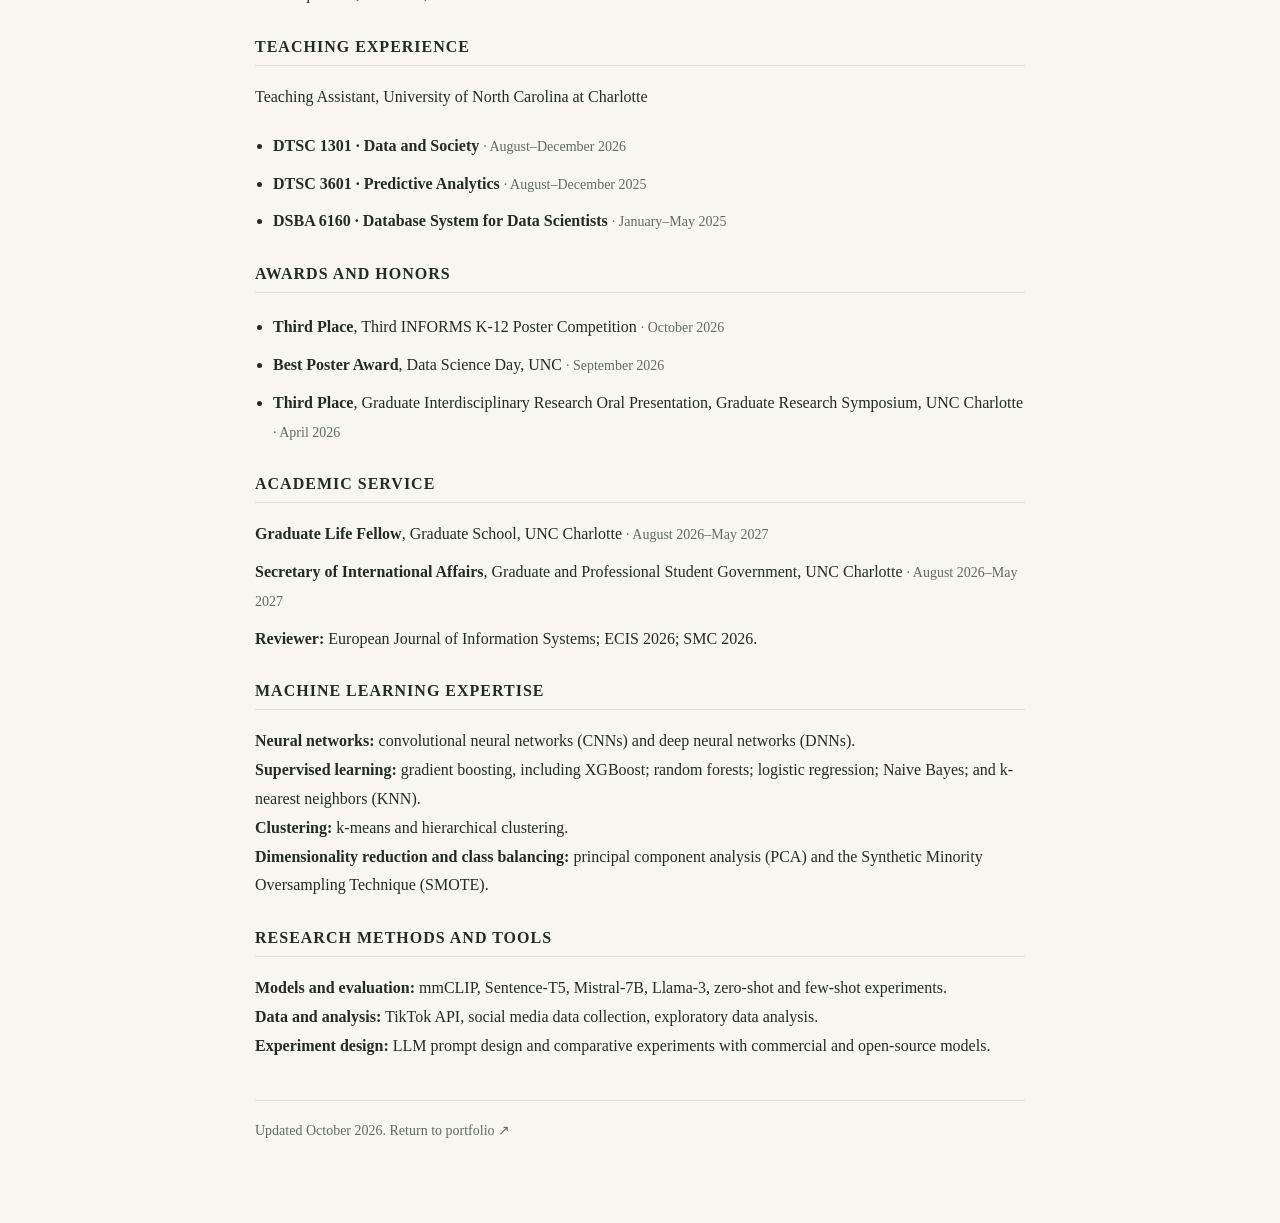
==== commit db754cd5: "Add machine learning expertise to the portfolio and CV" ====
--- a/cv.html
+++ b/cv.html
@@ -5,7 +5,7 @@
   <meta name="description" content="Academic curriculum vitae of Shuai Shao, Ph.D. Candidate / Researcher in Data Science at UNC Charlotte.">
   <link rel="canonical" href="https://shuaishao88.github.io/cv.html">
   <meta name="theme-color" content="#f7f6f0"><title>Curriculum vitae — Shuai Shao</title>
-  <link rel="icon" href="assets/favicon.svg" type="image/svg+xml"><link rel="stylesheet" href="styles.css?v=20261023-4"><script src="script.js" defer></script>
+  <link rel="icon" href="assets/favicon.svg" type="image/svg+xml"><link rel="stylesheet" href="styles.css?v=20261023-6"><script src="script.js" defer></script>
 </head>
 <body>
   <a class="skip-link" href="#main">Skip to content</a>
@@ -20,6 +20,7 @@
     <section class="cv-section"><h2>Teaching experience</h2><p>Teaching Assistant, University of North Carolina at Charlotte</p><ul><li><strong>DTSC 1301 · Data and Society</strong> <span class="cv-dates">· August–December 2026</span></li><li><strong>DTSC 3601 · Predictive Analytics</strong> <span class="cv-dates">· August–December 2025</span></li><li><strong>DSBA 6160 · Database System for Data Scientists</strong> <span class="cv-dates">· January–May 2025</span></li></ul></section>
     <section class="cv-section" id="awards"><h2>Awards and honors</h2><ul><li><strong>Third Place</strong>, Third INFORMS K-12 Poster Competition <span class="cv-dates">· October 2026</span></li><li><strong>Best Poster Award</strong>, Data Science Day, UNC <span class="cv-dates">· September 2026</span></li><li><strong>Third Place</strong>, Graduate Interdisciplinary Research Oral Presentation, Graduate Research Symposium, UNC Charlotte <span class="cv-dates">· April 2026</span></li></ul></section>
     <section class="cv-section" id="service"><h2>Academic service</h2><p><strong>Graduate Life Fellow</strong>, Graduate School, UNC Charlotte <span class="cv-dates">· August 2026–May 2027</span></p><p><strong>Secretary of International Affairs</strong>, Graduate and Professional Student Government, UNC Charlotte <span class="cv-dates">· August 2026–May 2027</span></p><p><strong>Reviewer:</strong> European Journal of Information Systems; ECIS 2026; SMC 2026.</p></section>
+    <section class="cv-section" id="expertise"><h2>Machine learning expertise</h2><p><strong>Neural networks:</strong> convolutional neural networks (CNNs) and deep neural networks (DNNs).<br><strong>Supervised learning:</strong> gradient boosting, including XGBoost; random forests; logistic regression; Naive Bayes; and k-nearest neighbors (KNN).<br><strong>Clustering:</strong> k-means and hierarchical clustering.<br><strong>Dimensionality reduction and class balancing:</strong> principal component analysis (PCA) and the Synthetic Minority Oversampling Technique (SMOTE).</p></section>
     <section class="cv-section"><h2>Research methods and tools</h2><p><strong>Models and evaluation:</strong> mmCLIP, Sentence-T5, Mistral-7B, Llama-3, zero-shot and few-shot experiments.<br><strong>Data and analysis:</strong> TikTok API, social media data collection, exploratory data analysis.<br><strong>Experiment design:</strong> LLM prompt design and comparative experiments with commercial and open-source models.</p></section>
     <p class="cv-footnote">Updated October 2026. <a href="index.html">Return to portfolio ↗</a></p>
   </main>
--- a/styles.css
+++ b/styles.css
@@ -24,7 +24,7 @@
 .focus-inner a{display:block;flex:none;max-width:none}
 .focus-inner p span{margin-inline:0;flex:none}
 .focus-inner p:focus-visible{outline:2px solid var(--green);outline-offset:6px}
-@media(min-width:1024px){.focus-inner{width:min(1500px,calc(100% - 64px))}.focus-inner p{font-size:clamp(23px,2.1vw,28px)}}
+@media(min-width:1024px){.focus-inner p{font-size:clamp(23px,2.1vw,28px)}}
 .focus-inner a:hover{text-decoration:underline;text-underline-offset:5px}
 .research-art{min-height:215px}
 .diagram-small{padding-inline:10px;line-height:1.35;bottom:15px}
@@ -66,5 +66,14 @@
   .cv-nav .button{font-size:14px;padding:8px;gap:8px}
 }
 
+
+/* Methods are grouped for readable scanning on desktop and phone screens. */
+.expertise-section{border-top:1px solid var(--line)}
+.expertise-grid{display:grid;grid-template-columns:repeat(2,minmax(0,1fr));gap:30px 40px;margin:0}
+.expertise-grid>div{border-top:1px solid var(--line);padding-top:20px;min-width:0}
+.expertise-grid dt{font-size:23px;font-weight:600;line-height:1.4;margin-bottom:12px}
+.expertise-grid dd{font-size:18px;line-height:1.85;color:var(--muted);margin:0}
+@media(max-width:620px){.expertise-grid{grid-template-columns:1fr;gap:26px}.expertise-grid dt{font-size:23px}.expertise-grid dd{font-size:18px}}
+
 @media(prefers-reduced-motion:reduce){html{scroll-behavior:auto}*,*::before,*::after{transition:none!important;animation:none!important}}
 @media print{@page{size:A4;margin:15mm}body{background:white;color:#111}.site-header,.site-footer,.cv-nav,#toast,.skip-link{display:none!important}.cv-document{max-width:none;padding:0;margin:0}.cv-title{margin-bottom:20px;padding-bottom:15px}.cv-title h1{font-size:46px;letter-spacing:-1px}.cv-title .cv-role{font-size:16px}.cv-title .cv-contact{font-size:14px}.cv-section{margin-top:20px}.cv-section h2{font-size:14px;break-after:avoid}.cv-section h3{font-size:14px;break-after:avoid}.cv-section p,.cv-section li{font-size:14px;line-height:1.55}.cv-section .cv-dates,.cv-footnote{font-size:14px}.cv-entry{break-inside:avoid}.cv-list li{break-inside:avoid;margin-bottom:9px}a{color:inherit}.cv-footnote{margin-top:20px}}
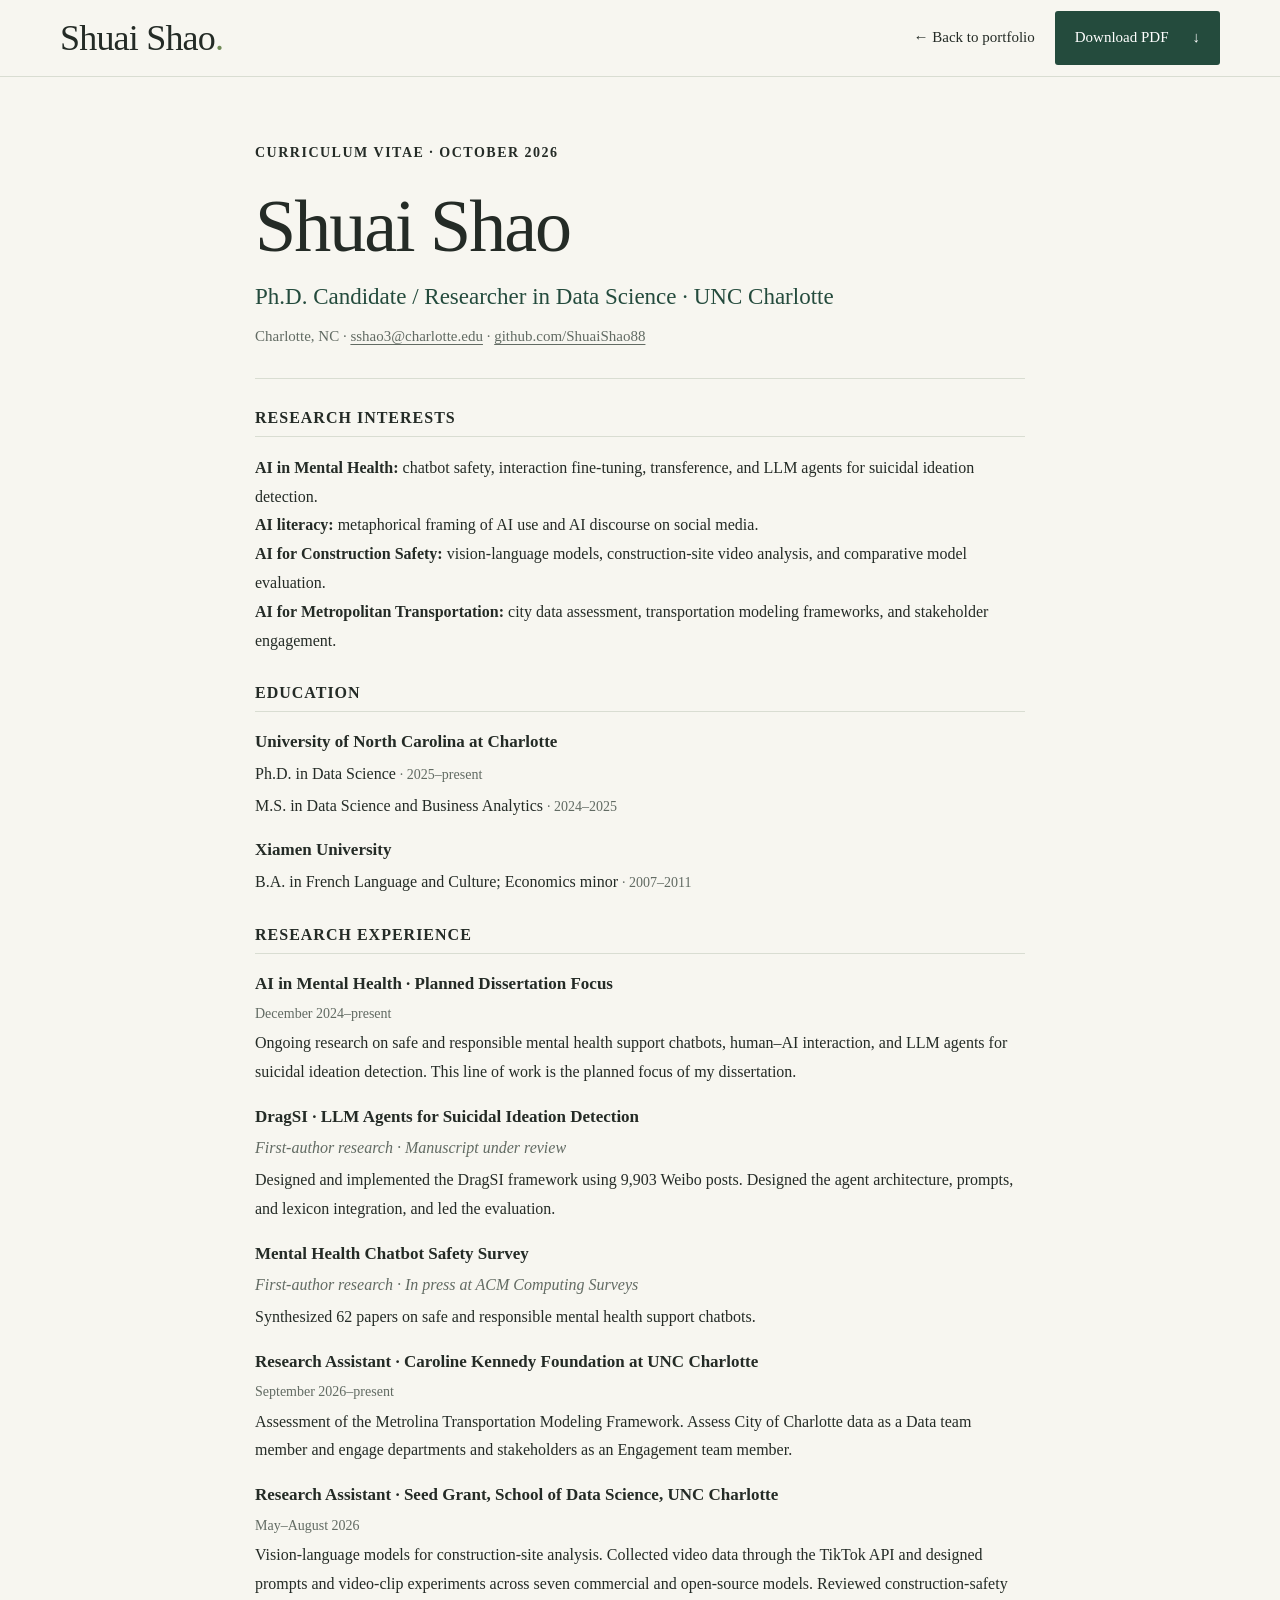
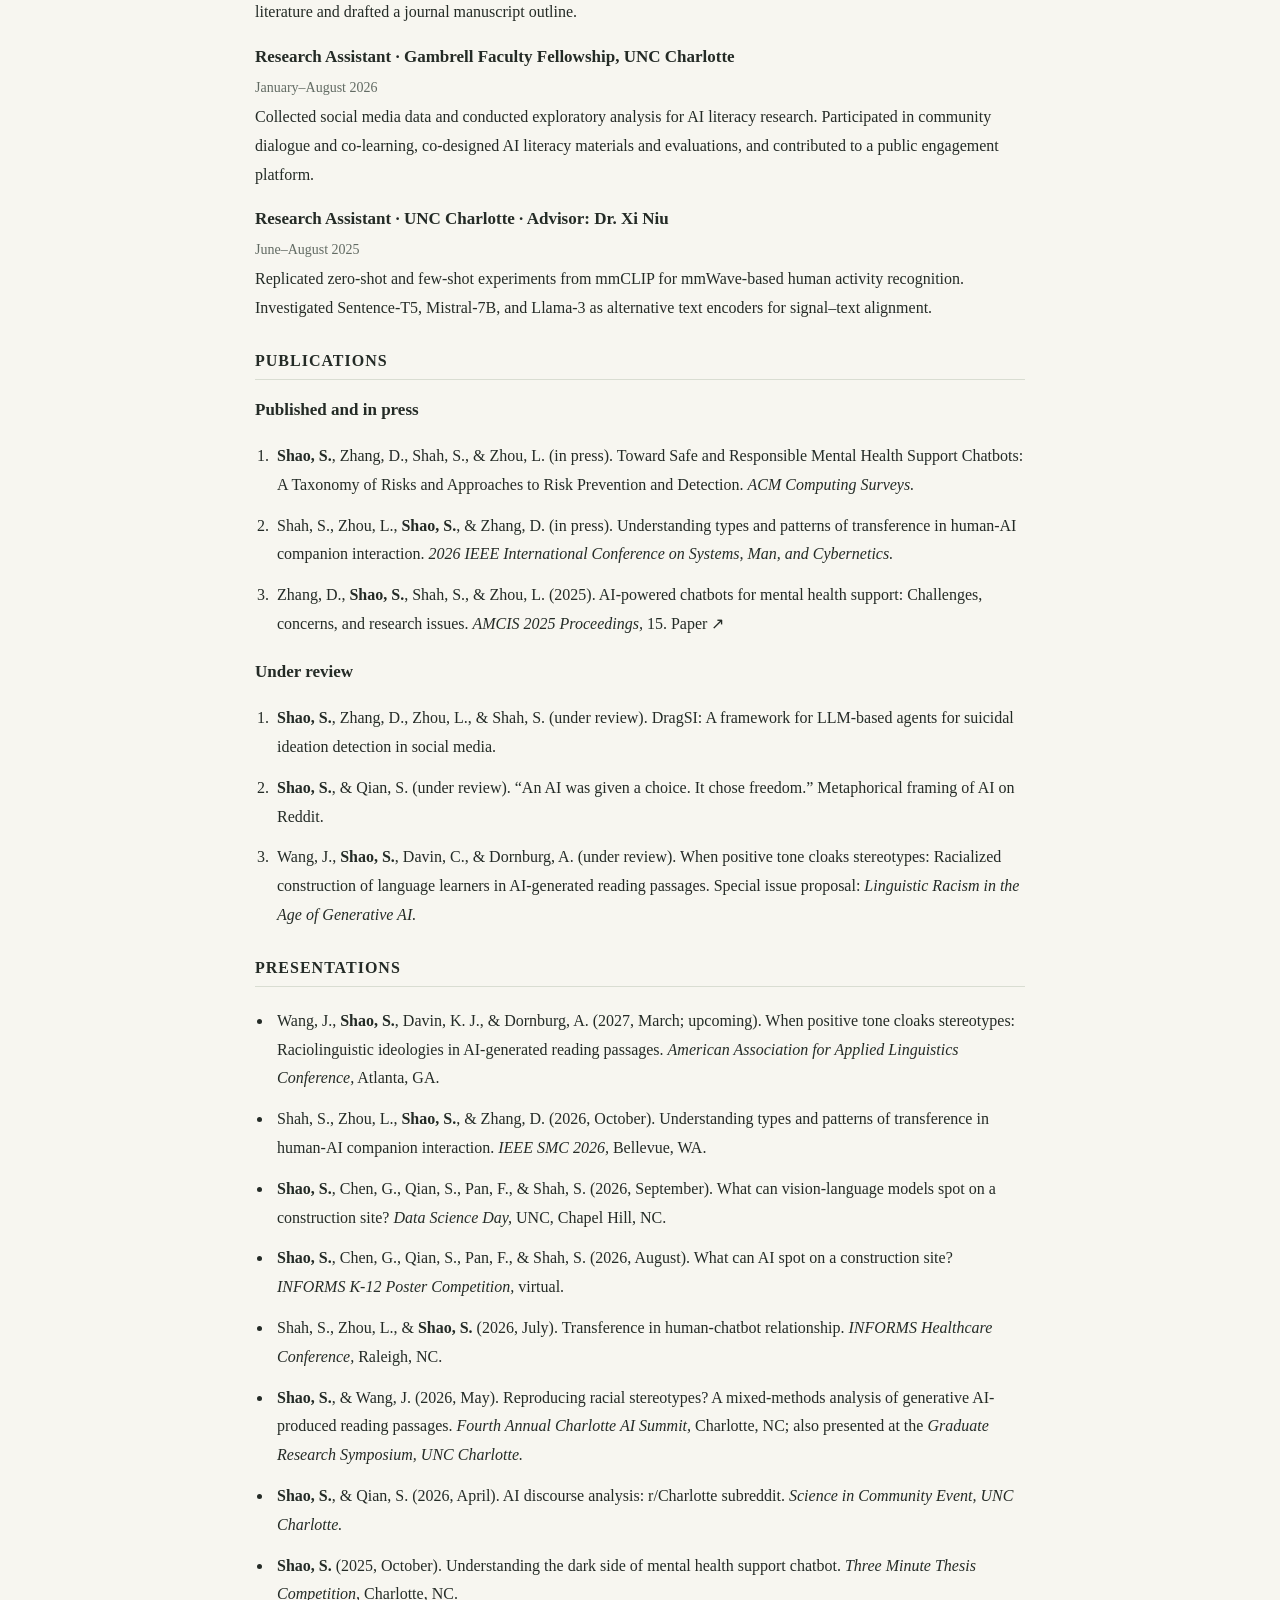
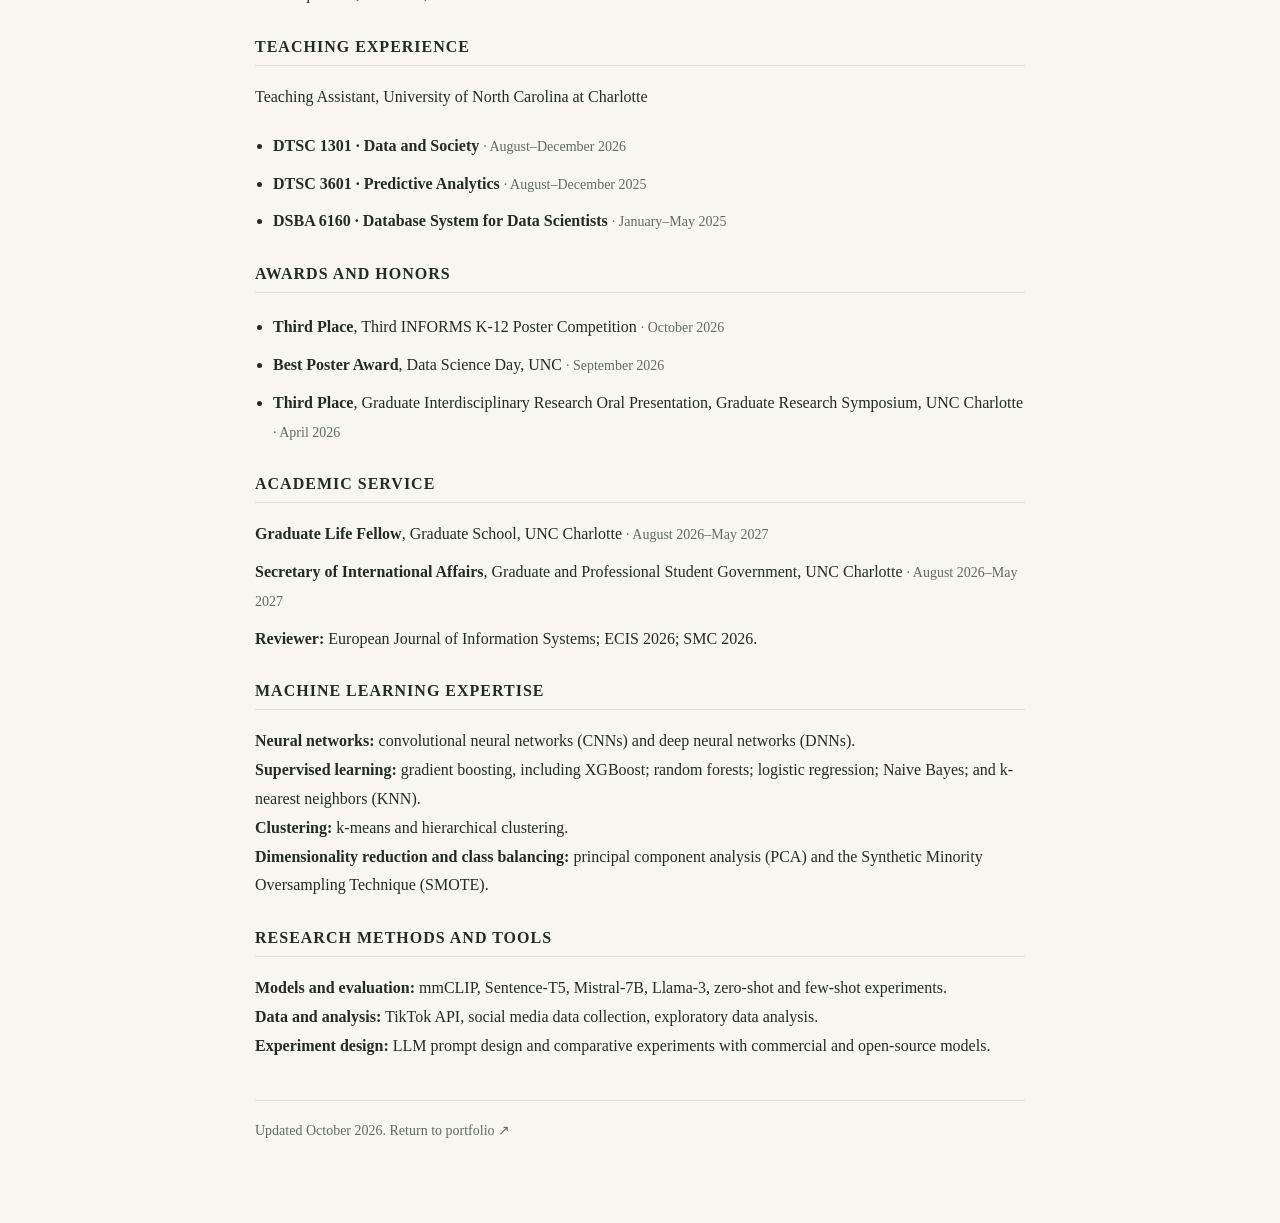
==== commit 1fe40907: "Provide a properly formatted direct PDF CV download" ====
--- a/cv.html
+++ b/cv.html
@@ -5,11 +5,11 @@
   <meta name="description" content="Academic curriculum vitae of Shuai Shao, Ph.D. Candidate / Researcher in Data Science at UNC Charlotte.">
   <link rel="canonical" href="https://shuaishao88.github.io/cv.html">
   <meta name="theme-color" content="#f7f6f0"><title>Curriculum vitae — Shuai Shao</title>
-  <link rel="icon" href="assets/favicon.svg" type="image/svg+xml"><link rel="stylesheet" href="styles.css?v=20261023-6"><script src="script.js" defer></script>
+  <link rel="icon" href="assets/favicon.svg" type="image/svg+xml"><link rel="stylesheet" href="styles.css?v=20261023-7"><script src="script.js?v=20261023-7" defer></script>
 </head>
 <body>
   <a class="skip-link" href="#main">Skip to content</a>
-  <header class="site-header cv-header"><div class="wrap header-inner"><a class="wordmark" href="index.html">Shuai Shao<span class="wordmark-dot">.</span></a><div class="cv-nav"><a href="index.html">← Back to portfolio</a><button class="button button-dark" id="print-cv">Print / Save PDF <span aria-hidden="true">↗</span></button></div></div></header>
+  <header class="site-header cv-header"><div class="wrap header-inner"><a class="wordmark" href="index.html">Shuai Shao<span class="wordmark-dot">.</span></a><div class="cv-nav"><a href="index.html">← Back to portfolio</a><a class="button button-dark" href="assets/Shuai_Shao_CV.pdf" download="Shuai_Shao_CV.pdf">Download PDF <span aria-hidden="true">↓</span></a></div></div></header>
   <main class="cv-document" id="main">
     <div class="cv-title"><p class="eyebrow">CURRICULUM VITAE · OCTOBER 2026</p><h1>Shuai Shao</h1><p class="cv-role">Ph.D. Candidate / Researcher in Data Science · UNC Charlotte</p><p class="cv-contact">Charlotte, NC · <a href="mailto:sshao3@charlotte.edu">sshao3@charlotte.edu</a> · <a href="https://github.com/ShuaiShao88">github.com/ShuaiShao88</a></p></div>
     <section class="cv-section"><h2>Research interests</h2><p><strong>AI in Mental Health:</strong> chatbot safety, interaction fine-tuning, transference, and LLM agents for suicidal ideation detection.<br><strong>AI literacy:</strong> metaphorical framing of AI use and AI discourse on social media.<br><strong>AI for Construction Safety:</strong> vision-language models, construction-site video analysis, and comparative model evaluation.<br><strong>AI for Metropolitan Transportation:</strong> city data assessment, transportation modeling frameworks, and stakeholder engagement.</p></section>
--- a/styles.css
+++ b/styles.css
@@ -9,7 +9,7 @@
 @media(max-width:850px){.wrap{width:calc(100% - 48px)}.header-inner{height:75px}nav{gap:18px}nav a{font-size:15px}nav .nav-contact{display:none}.hero{grid-template-columns:1fr 240px;gap:35px;padding-block:50px}.hero .eyebrow{font-size:14px;letter-spacing:1px}h1{font-size:79px;letter-spacing:-2.8px}.hero-statement{font-size:36px}.hero-description{font-size:17px}.hero-actions{gap:17px;flex-wrap:wrap}.button{font-size:15px;padding:11px 13px;gap:15px}.hero .text-link{font-size:15px}.portrait-image{padding:8px}.portrait-image img{height:300px}.hero-portrait figcaption{font-size:17px}.portrait-topline{font-size:14px}.focus-inner{gap:20px}.strip-label{font-size:14px;max-width:170px}.focus-inner p{font-size:24px}.focus-inner p span{margin-inline:7px;font-size:17px}.section{padding-block:62px}h2{font-size:49px}.section-intro{max-width:240px;font-size:16px}.research-grid{gap:20px}.research-art{height:155px}.diagram-node{font-size:14px;padding:5px 6px}.node-agent{left:calc(50% - 28px);top:77px}.node-post,.node-safety{top:44px}.diagram-connector{top:52px;height:39px}.diagram-small{font-size:14px;letter-spacing:1px;bottom:12px}.art-quote{font-size:28px}.quote-mark{font-size:87px;left:10px;top:8px}.research-item h3{font-size:29px}.research-item>p{font-size:16px}.research-category{letter-spacing:.7px;gap:7px}.experience-layout{grid-template-columns:1fr;gap:35px}.teaching-aside{display:grid;grid-template-columns:1fr 2fr;gap:0 35px;padding:25px}.teaching-aside .eyebrow{grid-column:1}.teaching-aside h3{grid-column:1}.teaching-aside>p:not(.eyebrow){grid-column:1}.teaching-aside ul{grid-column:2;grid-row:1 / 5;margin:0;display:grid;grid-template-columns:1fr;gap:0}.teaching-aside li:first-child{border-top:0;padding-top:0}.teaching-aside .text-link{grid-column:1;justify-self:start;align-self:start}.about-layout{gap:40px}.about-layout h2{font-size:53px}.contact-section h2{font-size:48px}.contact-links a.contact-email{font-size:27px}}
 @media(max-width:620px){html{scroll-padding-top:80px}.wrap{width:calc(100% - 40px)}.header-inner{height:68px}.wordmark{font-size:33px}.js .menu-toggle{display:flex;align-items:center;gap:12px;border:0;background:none;font-size:15px;padding:9px 0}.menu-toggle span{font-size:23px;line-height:1}.menu-toggle[aria-expanded=true] span{transform:rotate(45deg)}nav{display:flex;flex-wrap:wrap;gap:9px 16px}nav a{font-size:14px}.js nav{position:absolute;top:68px;left:0;right:0;background:var(--paper);padding:16px 20px 23px;border-bottom:1px solid var(--line);display:none;flex-direction:column;gap:16px;align-items:flex-start;box-shadow:0 15px 20px #244b3d06}.js nav.open{display:flex}.js nav a{font-size:17px;padding:3px 0;width:100%}.js nav .nav-contact{display:block;border:0;padding:3px 0}.hero{grid-template-columns:1fr;gap:35px;padding-top:40px;padding-bottom:40px}.hero .eyebrow{font-size:14px;letter-spacing:1.3px;margin-bottom:22px}h1{font-size:88px;letter-spacing:-3.2px;margin-bottom:20px}.hero-statement{font-size:44px;margin-bottom:21px}.hero-description{max-width:450px;font-size:19px;line-height:1.85;margin-bottom:25px}.hero-actions{gap:24px}.button{font-size:15px;padding:13px 16px;gap:22px}.hero .text-link{font-size:15px}.hero-location{margin-top:23px}.hero-portrait{width:245px;justify-self:center;padding-top:0;transform:rotate(2deg);margin-block:3px 4px}.portrait-topline{font-size:14px}.portrait-image img{height:276px;object-position:center 31%}.hero-portrait figcaption{font-size:19px}.focus-inner{display:block;padding-block:19px}.strip-label{display:block;font-size:14px;max-width:none;margin-bottom:9px;letter-spacing:1px}.focus-inner p{font-size:23px;display:flex;flex-wrap:wrap;align-items:center;gap:3px 0}.focus-inner p span{margin-inline:9px}.section{padding-block:51px}.section-heading{display:block;margin-bottom:29px}.section-number{font-size:14px;margin-bottom:13px}h2{font-size:46px;letter-spacing:-.8px}.section-intro{font-size:17px;max-width:340px;margin:19px 0 0}.section-heading>.text-link{margin-top:19px}.research-grid{grid-template-columns:1fr;gap:35px}.research-art{height:180px;max-width:none;margin-bottom:20px}.diagram-node{font-size:14px;padding:7px 11px}.node-post{left:27px;top:44px}.node-safety{right:27px;top:44px}.node-agent{left:calc(50% - 40px);top:90px}.diagram-connector{top:60px;height:48px}.connector-one{left:65px}.connector-two{right:65px}.diagram-small{font-size:14px;letter-spacing:1.2px;bottom:15px}.art-quote{font-size:37px}.quote-mark{font-size:115px;left:35px;top:0}.research-category{font-size:14px;letter-spacing:1px;margin-bottom:10px}.research-item h3{font-size:35px;margin-bottom:13px}.research-item>p{font-size:17px;margin-bottom:18px}.research-detail{font-size:17px}summary{font-size:16px}.publications-toolbar{align-items:flex-start;gap:10px;flex-direction:column;padding-bottom:16px}.filter{font-size:14px;padding:7px 9px}.filters{gap:6px}.result-count{font-size:14px}.publication{grid-template-columns:1fr;gap:13px;padding:23px 0}.publication-meta{flex-direction:row;align-items:center;gap:12px;padding:0}.publication-status{font-size:14px}.first-author{font-size:14px}.publication h3{font-size:21px;line-height:1.55}.publication-authors{font-size:15px}.publication-venue{font-size:14px}.publication-summary{font-size:16px}.copy-citation{font-size:15px}.publication-note{font-size:14px;line-height:1.85}.experience-row{grid-template-columns:1fr;gap:8px;padding:22px 0}.experience-date{margin:0;font-size:14px}.experience-row h3{font-size:23px}.experience-row p:not(.experience-date){font-size:17px}.experience-row .experience-place{font-size:15px!important}.teaching-aside{display:block;padding:25px}.teaching-aside h3{font-size:35px}.teaching-aside>p:not(.eyebrow){font-size:17px}.teaching-aside ul{margin-block:18px}.teaching-aside li:first-child{border-top:1px solid #d4dacb;padding-top:14px}.teaching-aside li{font-size:17px}.teaching-aside .text-link{font-size:15px}.about-layout{grid-template-columns:1fr;gap:26px}.about-layout h2{font-size:53px}.about-location{margin-top:20px;margin-bottom:0}.about-copy .about-lead{font-size:32px}.about-copy>p{font-size:17px}.education h3{font-size:17px}.education p{font-size:15px}.education-year{font-size:14px}.contact-section{grid-template-columns:1fr;gap:26px;padding-block:55px}.contact-section h2{font-size:48px}.contact-section p:not(.eyebrow){font-size:17px;margin-top:21px}.contact-links{padding-top:0}.contact-links a.contact-email{font-size:34px}.contact-links a{font-size:17px}.site-footer{flex-wrap:wrap;padding-block:23px;font-size:14px;gap:12px}.site-footer p:nth-child(2){order:3;flex-basis:100%}.site-footer a{margin-left:auto}.cv-document{margin-block:35px;padding-inline:22px}.cv-title h1{font-size:65px}.cv-title .cv-contact{line-height:2}.cv-nav{gap:15px}.cv-nav .button{padding:8px 10px}.cv-header .header-inner{height:68px}.cv-title .cv-role{font-size:20px}.cv-section p,.cv-section li{font-size:16px}.cv-section h2{font-size:16px}.cv-section h3{font-size:17px}}
 .cv-header .wordmark{white-space:nowrap;flex-shrink:0}.cv-nav .button{white-space:nowrap}
-@media(max-width:620px){.cv-nav a{display:none}}
+@media(max-width:620px){.cv-nav a:not(.button){display:none}}
 @media(max-width:360px){h1{font-size:75px}.hero-statement{font-size:40px}.hero-actions{gap:17px}.focus-inner p{font-size:23px}.focus-inner p span{margin-inline:6px}.filter{font-size:14px}.contact-links a.contact-email{font-size:29px}}
 
 /* Room for larger Times New Roman text at every screen size. */
@@ -76,4 +76,4 @@
 @media(max-width:620px){.expertise-grid{grid-template-columns:1fr;gap:26px}.expertise-grid dt{font-size:23px}.expertise-grid dd{font-size:18px}}
 
 @media(prefers-reduced-motion:reduce){html{scroll-behavior:auto}*,*::before,*::after{transition:none!important;animation:none!important}}
-@media print{@page{size:A4;margin:15mm}body{background:white;color:#111}.site-header,.site-footer,.cv-nav,#toast,.skip-link{display:none!important}.cv-document{max-width:none;padding:0;margin:0}.cv-title{margin-bottom:20px;padding-bottom:15px}.cv-title h1{font-size:46px;letter-spacing:-1px}.cv-title .cv-role{font-size:16px}.cv-title .cv-contact{font-size:14px}.cv-section{margin-top:20px}.cv-section h2{font-size:14px;break-after:avoid}.cv-section h3{font-size:14px;break-after:avoid}.cv-section p,.cv-section li{font-size:14px;line-height:1.55}.cv-section .cv-dates,.cv-footnote{font-size:14px}.cv-entry{break-inside:avoid}.cv-list li{break-inside:avoid;margin-bottom:9px}a{color:inherit}.cv-footnote{margin-top:20px}}
+@media print{@page{size:letter;margin:15mm}body{background:white;color:#111}.site-header,.site-footer,.cv-nav,#toast,.skip-link{display:none!important}.cv-document{max-width:none;width:auto;padding:0 5mm;margin:0}.cv-title{margin-bottom:20px;padding-bottom:15px}.cv-title h1{font-size:46px;letter-spacing:-1px}.cv-title .cv-role{font-size:16px}.cv-title .cv-contact{font-size:14px}.cv-section{margin-top:20px}.cv-section h2{font-size:14px;break-after:avoid}.cv-section h3{font-size:14px;break-after:avoid}.cv-section p,.cv-section li{font-size:14px;line-height:1.55}.cv-section .cv-dates,.cv-footnote{font-size:14px}.cv-entry{break-inside:avoid}.cv-list li{break-inside:avoid;margin-bottom:9px}a{color:inherit}.cv-footnote{margin-top:20px}}
